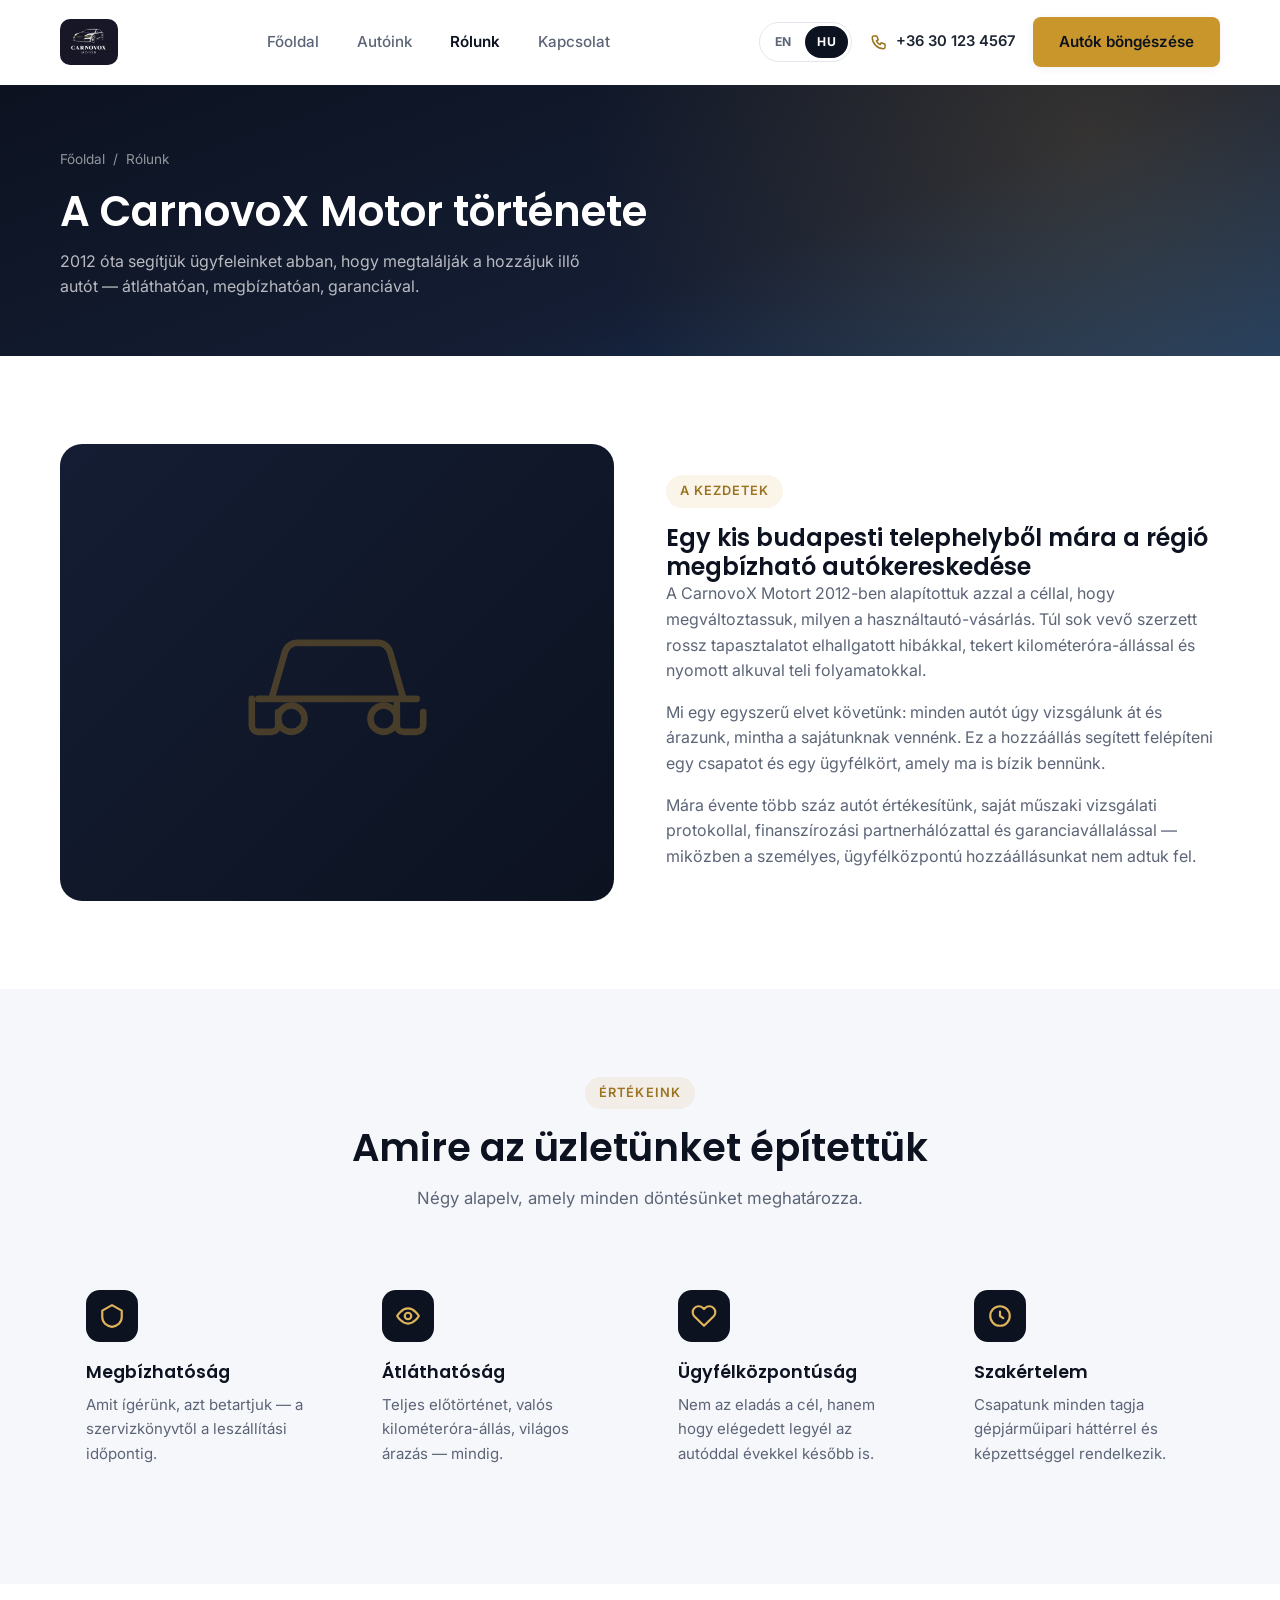
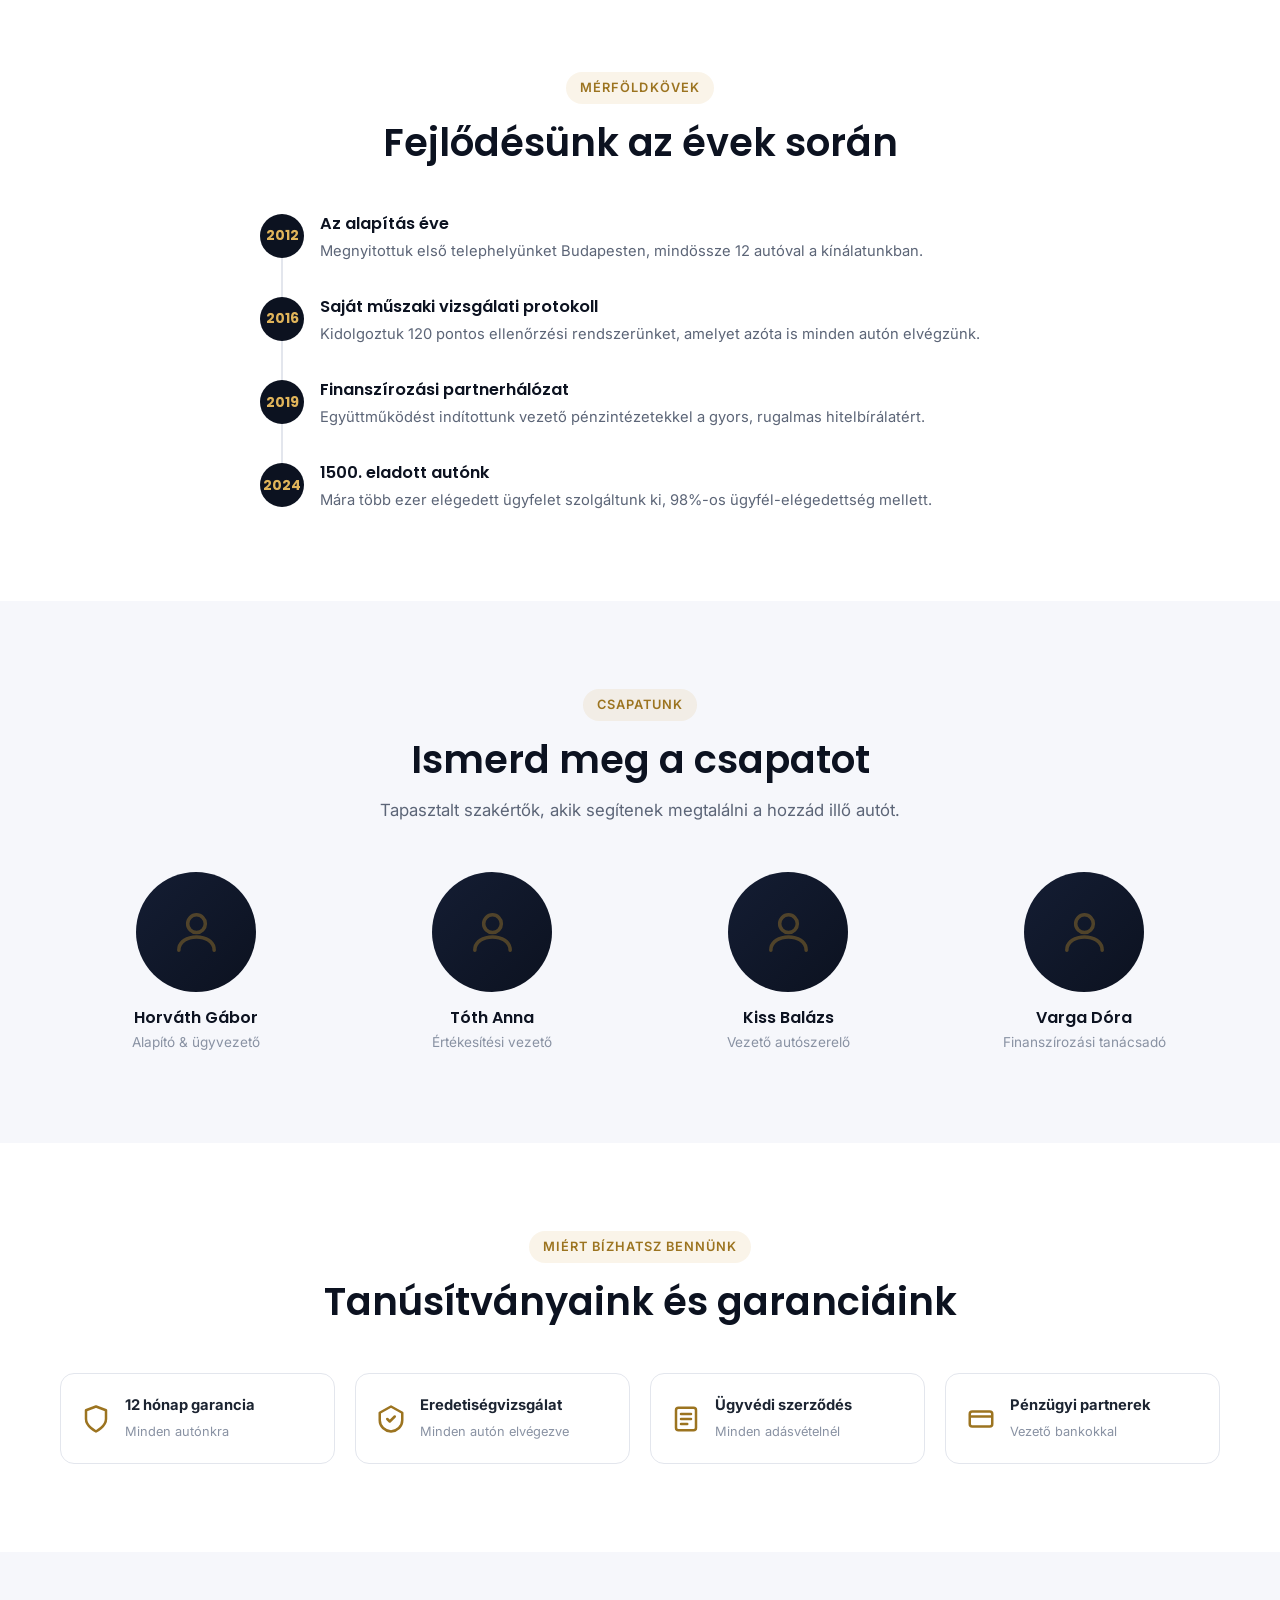
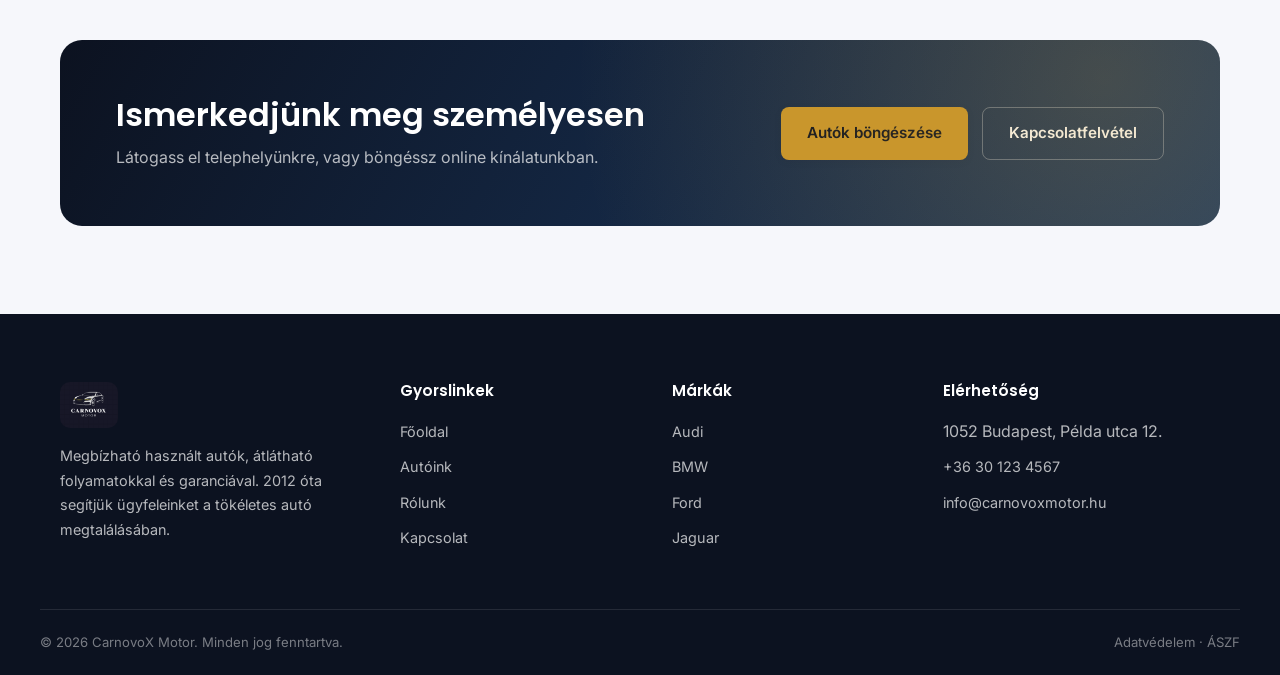
==== about.html @ f398448b "Add initial HTML structure for CarnovoX Motor homepage" ====
<!DOCTYPE html>
<html lang="hu">
<head>
<meta charset="UTF-8">
<meta name="viewport" content="width=device-width, initial-scale=1.0">
<title data-i18n-title="title_about">Rólunk | CarnovoX Motor</title>
<meta name="description" id="metaDesc" data-i18n-content="desc_about" content="Ismerd meg a CarnovoX Motor történetét, csapatát és értékeit.">
<link rel="icon" href="data:image/svg+xml,%3Csvg xmlns='http://www.w3.org/2000/svg' viewBox='0 0 64 64'%3E%3Crect width='64' height='64' rx='14' fill='%230c1220'/%3E%3Cpath d='M8 40h48M12 40l4-14a4 4 0 0 1 4-3h24a4 4 0 0 1 4 3l4 14' stroke='%23c9962c' stroke-width='3' fill='none' stroke-linecap='round' stroke-linejoin='round'/%3E%3Ccircle cx='18' cy='46' r='4' fill='%23c9962c'/%3E%3Ccircle cx='46' cy='46' r='4' fill='%23c9962c'/%3E%3C/svg%3E">
<link rel="preconnect" href="https://fonts.googleapis.com">
<link rel="preconnect" href="https://fonts.gstatic.com" crossorigin>
<link href="https://fonts.googleapis.com/css2?family=Inter:wght@400;500;600;700&family=Poppins:wght@600;700&display=swap" rel="stylesheet">
<link rel="stylesheet" href="assets/css/style.css">
</head>
<body>

<header class="site-header" id="siteHeader">
  <div class="container header-inner">
    <a href="index.html" class="logo">
      <img src="assets/images/logo.png" alt="CarnovoX Motor" class="site-logo-img">
    </a>
    <nav class="main-nav" id="mainNav">
      <a href="index.html" class="nav-link" data-i18n="nav_home">Főoldal</a>
      <a href="cars.html" class="nav-link" data-i18n="nav_cars">Autóink</a>
      <a href="about.html" class="nav-link active" data-i18n="nav_about">Rólunk</a>
      <a href="index.html#contact" class="nav-link" data-i18n="nav_contact">Kapcsolat</a>
    </nav>
    <div class="header-actions">
      <div class="lang-switch" role="group" aria-label="Nyelv / Language">
        <button type="button" class="lang-btn" data-lang="en">EN</button>
        <button type="button" class="lang-btn" data-lang="hu">HU</button>
      </div>
      <a href="tel:+36301234567" data-i18n-href="contact_phone_href" class="header-phone">
        <svg viewBox="0 0 24 24" fill="none" stroke="currentColor" stroke-width="2"><path d="M5 4h4l2 5-2.5 1.5a11 11 0 0 0 5 5L15 13l5 2v4a2 2 0 0 1-2 2c-8 0-15-7-15-15a2 2 0 0 1 2-2Z" stroke-linecap="round" stroke-linejoin="round"/></svg>
        <span data-i18n="contact_phone_display">+36 30 123 4567</span>
      </a>
      <a href="cars.html" class="btn btn-primary" data-i18n="btn_browse_header">Autók böngészése</a>
      <button class="nav-toggle" id="navToggle" data-i18n-aria="aria_menu_toggle" aria-label="Menü megnyitása" aria-expanded="false">
        <span></span><span></span><span></span>
      </button>
    </div>
  </div>
</header>

<main>

  <section class="page-banner">
    <div class="container">
      <div class="breadcrumb"><a href="index.html" data-i18n="breadcrumb_home">Főoldal</a> / <span data-i18n="breadcrumb_about">Rólunk</span></div>
      <h1 data-i18n="page_about_title">A CarnovoX Motor története</h1>
      <p data-i18n="page_about_desc">2012 óta segítjük ügyfeleinket abban, hogy megtalálják a hozzájuk illő autót — átláthatóan, megbízhatóan, garanciával.</p>
    </div>
  </section>

  <!-- STORY -->
  <section>
    <div class="container story-grid">
      <div class="story-media reveal">
        <img src="assets/images/about-story.jpg" alt="CarnovoX Motor telephely" loading="lazy" onerror="this.remove()">
      </div>
      <div class="story-copy reveal">
        <span class="section-tag" data-i18n="story_tag">A kezdetek</span>
        <h2 data-i18n="story_title">Egy kis budapesti telephelyből mára a régió megbízható autókereskedése</h2>
        <p data-i18n="story_p1">A CarnovoX Motort 2012-ben alapítottuk azzal a céllal, hogy megváltoztassuk, milyen a használtautó-vásárlás. Túl sok vevő szerzett rossz tapasztalatot elhallgatott hibákkal, tekert kilométeróra-állással és nyomott alkuval teli folyamatokkal.</p>
        <p data-i18n="story_p2">Mi egy egyszerű elvet követünk: minden autót úgy vizsgálunk át és árazunk, mintha a sajátunknak vennénk. Ez a hozzáállás segített felépíteni egy csapatot és egy ügyfélkört, amely ma is bízik bennünk.</p>
        <p data-i18n="story_p3">Mára évente több száz autót értékesítünk, saját műszaki vizsgálati protokollal, finanszírozási partnerhálózattal és garanciavállalással — miközben a személyes, ügyfélközpontú hozzáállásunkat nem adtuk fel.</p>
      </div>
    </div>
  </section>

  <!-- VALUES -->
  <section class="bg-alt">
    <div class="container">
      <div class="section-head center">
        <span class="section-tag" data-i18n="values_tag">Értékeink</span>
        <h2 data-i18n="values_title">Amire az üzletünket építettük</h2>
        <p data-i18n="values_desc">Négy alapelv, amely minden döntésünket meghatározza.</p>
      </div>
      <div class="values-grid">
        <div class="feature-card reveal">
          <div class="feature-icon"><svg viewBox="0 0 24 24" fill="none" stroke="currentColor" stroke-width="2"><path d="M12 2 3 7v6c0 5 4 8.5 9 9 5-.5 9-4 9-9V7l-9-5Z" stroke-linejoin="round"/></svg></div>
          <h3 data-i18n="value1_title">Megbízhatóság</h3>
          <p data-i18n="value1_desc">Amit ígérünk, azt betartjuk — a szervizkönyvtől a leszállítási időpontig.</p>
        </div>
        <div class="feature-card reveal">
          <div class="feature-icon"><svg viewBox="0 0 24 24" fill="none" stroke="currentColor" stroke-width="2"><circle cx="12" cy="12" r="3"/><path d="M2 12s4-7 10-7 10 7 10 7-4 7-10 7-10-7-10-7Z" stroke-linejoin="round"/></svg></div>
          <h3 data-i18n="value2_title">Átláthatóság</h3>
          <p data-i18n="value2_desc">Teljes előtörténet, valós kilométeróra-állás, világos árazás — mindig.</p>
        </div>
        <div class="feature-card reveal">
          <div class="feature-icon"><svg viewBox="0 0 24 24" fill="none" stroke="currentColor" stroke-width="2"><path d="M20.8 4.6a5.5 5.5 0 0 0-7.8 0L12 5.6l-1-1a5.5 5.5 0 1 0-7.8 7.8l1 1L12 21l7.8-7.6 1-1a5.5 5.5 0 0 0 0-7.8Z" stroke-linejoin="round"/></svg></div>
          <h3 data-i18n="value3_title">Ügyfélközpontúság</h3>
          <p data-i18n="value3_desc">Nem az eladás a cél, hanem hogy elégedett legyél az autóddal évekkel később is.</p>
        </div>
        <div class="feature-card reveal">
          <div class="feature-icon"><svg viewBox="0 0 24 24" fill="none" stroke="currentColor" stroke-width="2"><path d="M12 8v4l3 2" stroke-linecap="round" stroke-linejoin="round"/><circle cx="12" cy="12" r="9"/></svg></div>
          <h3 data-i18n="value4_title">Szakértelem</h3>
          <p data-i18n="value4_desc">Csapatunk minden tagja gépjárműipari háttérrel és képzettséggel rendelkezik.</p>
        </div>
      </div>
    </div>
  </section>

  <!-- TIMELINE -->
  <section>
    <div class="container">
      <div class="section-head center">
        <span class="section-tag" data-i18n="milestones_tag">Mérföldkövek</span>
        <h2 data-i18n="milestones_title">Fejlődésünk az évek során</h2>
      </div>
      <div class="timeline">
        <div class="timeline-item reveal">
          <div class="timeline-dot">2012</div>
          <h3 data-i18n="timeline1_title">Az alapítás éve</h3>
          <p data-i18n="timeline1_desc">Megnyitottuk első telephelyünket Budapesten, mindössze 12 autóval a kínálatunkban.</p>
        </div>
        <div class="timeline-item reveal">
          <div class="timeline-dot">2016</div>
          <h3 data-i18n="timeline2_title">Saját műszaki vizsgálati protokoll</h3>
          <p data-i18n="timeline2_desc">Kidolgoztuk 120 pontos ellenőrzési rendszerünket, amelyet azóta is minden autón elvégzünk.</p>
        </div>
        <div class="timeline-item reveal">
          <div class="timeline-dot">2019</div>
          <h3 data-i18n="timeline3_title">Finanszírozási partnerhálózat</h3>
          <p data-i18n="timeline3_desc">Együttműködést indítottunk vezető pénzintézetekkel a gyors, rugalmas hitelbírálatért.</p>
        </div>
        <div class="timeline-item reveal">
          <div class="timeline-dot">2024</div>
          <h3 data-i18n="timeline4_title">1500. eladott autónk</h3>
          <p data-i18n="timeline4_desc">Mára több ezer elégedett ügyfelet szolgáltunk ki, 98%-os ügyfél-elégedettség mellett.</p>
        </div>
      </div>
    </div>
  </section>

  <!-- TEAM -->
  <section class="bg-alt">
    <div class="container">
      <div class="section-head center">
        <span class="section-tag" data-i18n="team_tag">Csapatunk</span>
        <h2 data-i18n="team_title">Ismerd meg a csapatot</h2>
        <p data-i18n="team_desc">Tapasztalt szakértők, akik segítenek megtalálni a hozzád illő autót.</p>
      </div>
      <div class="team-grid">
        <div class="team-card reveal">
          <div class="team-photo"><img src="assets/images/team-1.jpg" data-i18n-alt="team1_name" alt="Horváth Gábor" loading="lazy" onerror="this.remove()"></div>
          <h3 data-i18n="team1_name">Horváth Gábor</h3>
          <span data-i18n="team1_role">Alapító & ügyvezető</span>
        </div>
        <div class="team-card reveal">
          <div class="team-photo"><img src="assets/images/team-2.jpg" data-i18n-alt="team2_name" alt="Tóth Anna" loading="lazy" onerror="this.remove()"></div>
          <h3 data-i18n="team2_name">Tóth Anna</h3>
          <span data-i18n="team2_role">Értékesítési vezető</span>
        </div>
        <div class="team-card reveal">
          <div class="team-photo"><img src="assets/images/team-3.jpg" data-i18n-alt="team3_name" alt="Kiss Balázs" loading="lazy" onerror="this.remove()"></div>
          <h3 data-i18n="team3_name">Kiss Balázs</h3>
          <span data-i18n="team3_role">Vezető autószerelő</span>
        </div>
        <div class="team-card reveal">
          <div class="team-photo"><img src="assets/images/team-4.jpg" data-i18n-alt="team4_name" alt="Varga Dóra" loading="lazy" onerror="this.remove()"></div>
          <h3 data-i18n="team4_name">Varga Dóra</h3>
          <span data-i18n="team4_role">Finanszírozási tanácsadó</span>
        </div>
      </div>
    </div>
  </section>

  <!-- TRUST BADGES -->
  <section>
    <div class="container">
      <div class="section-head center">
        <span class="section-tag" data-i18n="badges_tag">Miért bízhatsz bennünk</span>
        <h2 data-i18n="badges_title">Tanúsítványaink és garanciáink</h2>
      </div>
      <div class="badges-grid">
        <div class="badge-card reveal">
          <svg viewBox="0 0 24 24" fill="none" stroke="currentColor" stroke-width="2"><path d="M12 22s8-4 8-10V5l-8-3-8 3v7c0 6 8 10 8 10Z" stroke-linejoin="round"/></svg>
          <div><strong data-i18n="badge1_title">12 hónap garancia</strong><span data-i18n="badge1_sub">Minden autónkra</span></div>
        </div>
        <div class="badge-card reveal">
          <svg viewBox="0 0 24 24" fill="none" stroke="currentColor" stroke-width="2"><path d="M12 2 3 7v6c0 5 4 8.5 9 9 5-.5 9-4 9-9V7l-9-5Z" stroke-linejoin="round"/><path d="m9 12 2 2 4-4" stroke-linecap="round" stroke-linejoin="round"/></svg>
          <div><strong data-i18n="badge2_title">Eredetiségvizsgálat</strong><span data-i18n="badge2_sub">Minden autón elvégezve</span></div>
        </div>
        <div class="badge-card reveal">
          <svg viewBox="0 0 24 24" fill="none" stroke="currentColor" stroke-width="2"><rect x="4" y="3" width="16" height="18" rx="2"/><path d="M8 8h8M8 12h8M8 16h5" stroke-linecap="round"/></svg>
          <div><strong data-i18n="badge3_title">Ügyvédi szerződés</strong><span data-i18n="badge3_sub">Minden adásvételnél</span></div>
        </div>
        <div class="badge-card reveal">
          <svg viewBox="0 0 24 24" fill="none" stroke="currentColor" stroke-width="2"><rect x="3" y="6" width="18" height="12" rx="2"/><path d="M3 10h18"/></svg>
          <div><strong data-i18n="badge4_title">Pénzügyi partnerek</strong><span data-i18n="badge4_sub">Vezető bankokkal</span></div>
        </div>
      </div>
    </div>
  </section>

  <!-- CTA -->
  <section class="bg-alt">
    <div class="container">
      <div class="cta-banner reveal">
        <div>
          <h2 data-i18n="cta_about_title">Ismerkedjünk meg személyesen</h2>
          <p data-i18n="cta_about_desc">Látogass el telephelyünkre, vagy böngéssz online kínálatunkban.</p>
        </div>
        <div class="cta-banner-actions">
          <a href="cars.html" class="btn btn-primary" data-i18n="btn_browse_header">Autók böngészése</a>
          <a href="index.html#contact" class="btn btn-outline-light" data-i18n="cta_home_btn2">Kapcsolatfelvétel</a>
        </div>
      </div>
    </div>
  </section>

</main>

<footer class="site-footer">
  <div class="container footer-grid">
    <div class="footer-col">
      <div class="footer-brand-row">
        <img src="assets/images/logo.png" alt="CarnovoX Motor" class="site-logo-img">
      </div>
      <p data-i18n="footer_about">Megbízható használt autók, átlátható folyamatokkal és garanciával.</p>
    </div>
    <div class="footer-col">
      <h4 data-i18n="footer_quicklinks">Gyorslinkek</h4>
      <ul class="footer-links">
        <li><a href="index.html" data-i18n="nav_home">Főoldal</a></li>
        <li><a href="cars.html" data-i18n="nav_cars">Autóink</a></li>
        <li><a href="about.html" data-i18n="nav_about">Rólunk</a></li>
        <li><a href="index.html#contact" data-i18n="nav_contact">Kapcsolat</a></li>
      </ul>
    </div>
    <div class="footer-col">
      <h4 data-i18n="footer_brands">Márkák</h4>
      <ul class="footer-links js-footer-brands"></ul>
    </div>
    <div class="footer-col">
      <h4 data-i18n="footer_contact">Elérhetőség</h4>
      <ul class="footer-links">
        <li data-i18n="contact_address">1052 Budapest, Példa utca 12.</li>
        <li><a href="tel:+36301234567" data-i18n-href="contact_phone_href" data-i18n="contact_phone_display">+36 30 123 4567</a></li>
        <li><a href="mailto:info@carnovoxmotor.hu" data-i18n-href="contact_email_href" data-i18n="contact_email_display">info@carnovoxmotor.hu</a></li>
      </ul>
    </div>
  </div>
  <div class="container footer-bottom">
    <span>&copy; <span id="year"></span> CarnovoX Motor. <span data-i18n="footer_rights">Minden jog fenntartva.</span></span>
    <span><a href="#" data-i18n="footer_privacy">Adatvédelem</a> · <a href="#" data-i18n="footer_terms">ÁSZF</a></span>
  </div>
</footer>

<button class="back-to-top" id="backToTop" aria-label="Vissza a tetejére">
  <svg viewBox="0 0 24 24" fill="none" stroke="currentColor" stroke-width="2"><path d="M12 19V5M5 12l7-7 7 7" stroke-linecap="round" stroke-linejoin="round"/></svg>
</button>

<script src="assets/js/app.js"></script>
</body>
</html>
---- assets/css/style.css ----
/* =========================================================
   CarnovoX Motor — Design System & Layout
   ========================================================= */

:root {
  /* Colors */
  --c-bg: #ffffff;
  --c-bg-alt: #f6f7fb;
  --c-bg-soft: #eef0f5;
  --c-dark: #0c1220;
  --c-dark-2: #141d33;
  --c-dark-3: #1c2842;
  --c-text: #1c2431;
  --c-text-muted: #5c6577;
  --c-text-soft: #8992a3;
  --c-border: #e3e6ed;
  --c-accent: #c9962c;
  --c-accent-light: #e0b45a;
  --c-accent-dark: #9c7420;
  --c-blue: #1b3a63;
  --c-success: #1f9d55;
  --c-white: #ffffff;

  /* Typography */
  --f-heading: "Poppins", "Segoe UI", sans-serif;
  --f-body: "Inter", "Segoe UI", sans-serif;

  /* Spacing / Shape */
  --radius-sm: 8px;
  --radius-md: 14px;
  --radius-lg: 22px;
  --shadow-sm: 0 2px 8px rgba(12, 18, 32, 0.06);
  --shadow-md: 0 12px 28px rgba(12, 18, 32, 0.10);
  --shadow-lg: 0 24px 60px rgba(12, 18, 32, 0.18);
  --container-w: 1200px;
  --transition: 200ms ease;
}

/* ---------- Reset ---------- */
*, *::before, *::after { box-sizing: border-box; }
html { scroll-behavior: smooth; }
body, h1, h2, h3, h4, p, figure, ul, ol { margin: 0; }
ul, ol { padding: 0; list-style: none; }
img { max-width: 100%; display: block; }
a { text-decoration: none; color: inherit; }
button { font: inherit; cursor: pointer; border: none; background: none; }
input, select, textarea { font: inherit; color: inherit; }
svg { display: block; }

body {
  font-family: var(--f-body);
  color: var(--c-text);
  background: var(--c-bg);
  line-height: 1.6;
  -webkit-font-smoothing: antialiased;
}

h1, h2, h3, h4 {
  font-family: var(--f-heading);
  color: var(--c-dark);
  line-height: 1.2;
  font-weight: 600;
}

.container {
  width: 100%;
  max-width: var(--container-w);
  margin: 0 auto;
  padding: 0 20px;
}

.accent { color: var(--c-accent); }

section { padding: 88px 0; }
@media (max-width: 768px) {
  section { padding: 56px 0; }
}

.section-tag {
  display: inline-flex;
  align-items: center;
  gap: 8px;
  font-size: 0.8rem;
  font-weight: 600;
  letter-spacing: 0.08em;
  text-transform: uppercase;
  color: var(--c-accent-dark);
  background: rgba(201, 150, 44, 0.1);
  padding: 6px 14px;
  border-radius: 999px;
  margin-bottom: 16px;
}

.section-head {
  max-width: 640px;
  margin-bottom: 48px;
}
.section-head.center { margin-left: auto; margin-right: auto; text-align: center; }
.section-head h2 { font-size: clamp(1.7rem, 3vw, 2.4rem); margin-bottom: 14px; }
.section-head p { color: var(--c-text-muted); font-size: 1.05rem; }

.section-foot {
  margin-top: 40px;
  display: flex;
  justify-content: center;
}

/* ---------- Buttons ---------- */
.btn {
  display: inline-flex;
  align-items: center;
  justify-content: center;
  gap: 8px;
  padding: 13px 26px;
  border-radius: var(--radius-sm);
  font-weight: 600;
  font-size: 0.95rem;
  transition: transform var(--transition), box-shadow var(--transition), background var(--transition), color var(--transition), border-color var(--transition);
  white-space: nowrap;
}
.btn-primary {
  background: var(--c-accent);
  color: var(--c-dark);
  box-shadow: var(--shadow-sm);
}
.btn-primary:hover { background: var(--c-accent-light); transform: translateY(-2px); box-shadow: var(--shadow-md); }
.btn-dark {
  background: var(--c-dark);
  color: var(--c-white);
}
.btn-dark:hover { background: var(--c-dark-2); transform: translateY(-2px); }
.btn-outline {
  background: transparent;
  border: 1.5px solid var(--c-border);
  color: var(--c-text);
}
.btn-outline:hover { border-color: var(--c-dark); background: var(--c-bg-alt); }
.btn-outline-light {
  background: transparent;
  border: 1.5px solid rgba(255,255,255,0.3);
  color: var(--c-white);
}
.btn-outline-light:hover { background: rgba(255,255,255,0.1); border-color: rgba(255,255,255,0.6); }
.btn-block { width: 100%; }
.btn-sm { padding: 9px 16px; font-size: 0.85rem; }
.btn[disabled] { opacity: 0.5; cursor: not-allowed; }

/* ---------- Header ---------- */
.site-header {
  position: sticky;
  top: 0;
  z-index: 200;
  background: rgba(255, 255, 255, 0.85);
  backdrop-filter: blur(10px);
  border-bottom: 1px solid transparent;
  transition: border-color var(--transition), box-shadow var(--transition), background var(--transition);
}
.site-header.scrolled {
  border-color: var(--c-border);
  box-shadow: var(--shadow-sm);
  background: rgba(255, 255, 255, 0.96);
}
.header-inner {
  display: flex;
  align-items: center;
  justify-content: space-between;
  gap: 24px;
  height: 84px;
}
.logo {
  display: flex;
  align-items: center;
  gap: 10px;
  font-family: var(--f-heading);
  font-weight: 700;
  font-size: 1.25rem;
  color: var(--c-dark);
  flex-shrink: 0;
}
.site-logo-img {
  height: 46px;
  width: auto;
  border-radius: 10px;
  display: block;
  flex-shrink: 0;
}

.main-nav {
  display: flex;
  align-items: center;
  gap: 6px;
}
.nav-link {
  padding: 10px 16px;
  border-radius: var(--radius-sm);
  font-weight: 500;
  font-size: 0.95rem;
  color: var(--c-text-muted);
  transition: color var(--transition), background var(--transition);
}
.nav-link:hover { color: var(--c-dark); background: var(--c-bg-alt); }
.nav-link.active { color: var(--c-dark); font-weight: 600; }

.header-actions { display: flex; align-items: center; gap: 18px; flex-shrink: 0; }
.header-phone {
  display: flex;
  align-items: center;
  gap: 8px;
  font-weight: 600;
  font-size: 0.92rem;
  color: var(--c-text);
}
.header-phone svg { width: 18px; height: 18px; color: var(--c-accent-dark); }

.lang-switch {
  display: flex;
  border: 1px solid var(--c-border);
  border-radius: 999px;
  padding: 3px;
  gap: 2px;
  flex-shrink: 0;
}
.lang-btn {
  padding: 6px 12px;
  border-radius: 999px;
  font-size: 0.76rem;
  font-weight: 700;
  letter-spacing: 0.03em;
  color: var(--c-text-muted);
  transition: background var(--transition), color var(--transition);
}
.lang-btn.active { background: var(--c-dark); color: var(--c-white); }
.lang-btn:not(.active):hover { background: var(--c-bg-alt); color: var(--c-text); }

.nav-toggle {
  display: none;
  flex-direction: column;
  gap: 5px;
  width: 30px;
  padding: 4px;
}
.nav-toggle span {
  height: 2px;
  width: 100%;
  background: var(--c-dark);
  border-radius: 2px;
  transition: transform var(--transition), opacity var(--transition);
}
.nav-toggle.open span:nth-child(1) { transform: translateY(7px) rotate(45deg); }
.nav-toggle.open span:nth-child(2) { opacity: 0; }
.nav-toggle.open span:nth-child(3) { transform: translateY(-7px) rotate(-45deg); }

@media (max-width: 900px) {
  .header-phone { display: none; }
  .nav-toggle { display: flex; }
  .main-nav {
    position: fixed;
    inset: 84px 0 auto 0;
    background: var(--c-white);
    flex-direction: column;
    align-items: stretch;
    padding: 12px;
    box-shadow: var(--shadow-md);
    border-bottom: 1px solid var(--c-border);
    transform: translateY(-8px);
    opacity: 0;
    pointer-events: none;
    transition: transform var(--transition), opacity var(--transition);
  }
  .main-nav.open { transform: translateY(0); opacity: 1; pointer-events: auto; }
  .nav-link { padding: 14px 16px; }
}

/* ---------- Hero ---------- */
.hero {
  position: relative;
  background: linear-gradient(160deg, var(--c-dark) 0%, var(--c-dark-2) 55%, var(--c-blue) 100%);
  color: var(--c-white);
  overflow: hidden;
  padding: 90px 0 70px;
}
.hero::before {
  content: "";
  position: absolute;
  inset: 0;
  background-image:
    radial-gradient(circle at 82% 18%, rgba(201, 150, 44, 0.20), transparent 45%),
    radial-gradient(circle at 15% 85%, rgba(201, 150, 44, 0.12), transparent 40%);
  pointer-events: none;
}
.hero-grid {
  position: relative;
  display: grid;
  grid-template-columns: 1.05fr 0.95fr;
  gap: 48px;
  align-items: center;
}
@media (max-width: 940px) {
  .hero-grid { grid-template-columns: 1fr; }
}
.hero-eyebrow {
  display: inline-flex;
  align-items: center;
  gap: 8px;
  background: rgba(255,255,255,0.08);
  border: 1px solid rgba(255,255,255,0.15);
  padding: 7px 14px;
  border-radius: 999px;
  font-size: 0.82rem;
  font-weight: 600;
  color: var(--c-accent-light);
  margin-bottom: 22px;
}
.hero h1 {
  color: var(--c-white);
  font-size: clamp(2.1rem, 4.4vw, 3.4rem);
  margin-bottom: 20px;
}
.hero p.lead {
  color: rgba(255,255,255,0.72);
  font-size: 1.1rem;
  max-width: 520px;
  margin-bottom: 32px;
}
.hero-cta { display: flex; flex-wrap: wrap; gap: 14px; margin-bottom: 46px; }
.hero-trust { display: flex; flex-wrap: wrap; gap: 26px; }
.hero-trust-item { display: flex; align-items: center; gap: 10px; color: rgba(255,255,255,0.75); font-size: 0.88rem; }
.hero-trust-item svg { width: 20px; height: 20px; color: var(--c-accent-light); flex-shrink: 0; }

.hero-visual {
  position: relative;
  border-radius: var(--radius-lg);
  overflow: hidden;
  aspect-ratio: 4 / 3.1;
  background: linear-gradient(135deg, #1c2842, #0c1220);
  box-shadow: var(--shadow-lg);
}
.hero-visual img { width: 100%; height: 100%; object-fit: cover; position: absolute; inset: 0; }
.hero-visual .ph-icon { opacity: 0.35; }
.hero-visual-badge {
  position: absolute;
  left: 20px;
  bottom: 20px;
  background: rgba(12, 18, 32, 0.72);
  backdrop-filter: blur(6px);
  border: 1px solid rgba(255,255,255,0.15);
  color: var(--c-white);
  padding: 14px 18px;
  border-radius: var(--radius-md);
  display: flex;
  align-items: center;
  gap: 12px;
  z-index: 2;
}
.hero-visual-badge strong { display: block; font-size: 1.1rem; }
.hero-visual-badge span { font-size: 0.78rem; color: rgba(255,255,255,0.65); }

/* ---------- Quick search bar ---------- */
.quick-search {
  position: relative;
  margin-top: -46px;
  z-index: 5;
}
.quick-search-card {
  background: var(--c-white);
  border-radius: var(--radius-lg);
  box-shadow: var(--shadow-lg);
  padding: 22px;
  display: grid;
  grid-template-columns: repeat(4, 1fr) auto;
  gap: 14px;
  align-items: end;
}
@media (max-width: 940px) {
  .quick-search-card { grid-template-columns: 1fr 1fr; }
}
@media (max-width: 560px) {
  .quick-search-card { grid-template-columns: 1fr; }
}
.field-group { display: flex; flex-direction: column; gap: 6px; }
.field-group label {
  font-size: 0.78rem;
  font-weight: 600;
  color: var(--c-text-muted);
  text-transform: uppercase;
  letter-spacing: 0.04em;
}
.field-control {
  padding: 12px 14px;
  border: 1.5px solid var(--c-border);
  border-radius: var(--radius-sm);
  background: var(--c-bg-alt);
  transition: border-color var(--transition), background var(--transition);
  width: 100%;
}
.field-control:focus {
  outline: none;
  border-color: var(--c-accent);
  background: var(--c-white);
}

/* ---------- Stats strip ---------- */
.stats-strip {
  padding: 56px 0;
  border-bottom: 1px solid var(--c-border);
}
.stats-grid {
  display: grid;
  grid-template-columns: repeat(4, 1fr);
  gap: 24px;
  text-align: center;
}
@media (max-width: 768px) { .stats-grid { grid-template-columns: repeat(2, 1fr); } }
.stat-num {
  font-family: var(--f-heading);
  font-size: clamp(1.7rem, 3vw, 2.3rem);
  font-weight: 700;
  color: var(--c-dark);
}
.stat-num .accent { font-family: inherit; }
.stat-label { color: var(--c-text-muted); font-size: 0.92rem; margin-top: 4px; }

/* ---------- Car photo placeholder ---------- */
.car-photo {
  position: relative;
  aspect-ratio: 4 / 3;
  border-radius: var(--radius-md) var(--radius-md) 0 0;
  overflow: hidden;
  background: linear-gradient(135deg, var(--c-dark-2), var(--c-dark));
}
.car-photo::after {
  content: "";
  position: absolute;
  inset: 0;
  background-image: url("data:image/svg+xml,%3Csvg xmlns='http://www.w3.org/2000/svg' viewBox='0 0 64 64' fill='none' stroke='%23c9962c' stroke-width='2'%3E%3Cpath d='M8 40h48M12 40l4-14a4 4 0 0 1 4-3h24a4 4 0 0 1 4 3l4 14M6 40v8a2 2 0 0 0 2 2h4a2 2 0 0 0 2-2v-4M50 40v8a2 2 0 0 0 2 2h4a2 2 0 0 0 2-2v-4' stroke-linecap='round' stroke-linejoin='round'/%3E%3Ccircle cx='18' cy='46' r='4'/%3E%3Ccircle cx='46' cy='46' r='4'/%3E%3C/svg%3E");
  background-repeat: no-repeat;
  background-position: center;
  background-size: 42%;
  opacity: 0.32;
}
.car-photo img {
  position: absolute;
  inset: 0;
  width: 100%;
  height: 100%;
  object-fit: cover;
  z-index: 1;
}
.car-photo-badge {
  position: absolute;
  top: 12px;
  left: 12px;
  z-index: 2;
  background: var(--c-accent);
  color: var(--c-dark);
  font-size: 0.72rem;
  font-weight: 700;
  text-transform: uppercase;
  letter-spacing: 0.03em;
  padding: 5px 11px;
  border-radius: 999px;
}
.car-photo-badge.alt { background: var(--c-dark); color: var(--c-white); }
.car-photo-fav {
  position: absolute;
  top: 12px;
  right: 12px;
  z-index: 2;
  width: 34px;
  height: 34px;
  border-radius: 50%;
  background: rgba(255,255,255,0.9);
  display: flex;
  align-items: center;
  justify-content: center;
}
.car-photo-fav svg { width: 17px; height: 17px; color: var(--c-dark); }

/* ---------- Car cards / grid ---------- */
.cars-grid {
  display: grid;
  grid-template-columns: repeat(3, 1fr);
  gap: 26px;
}
@media (max-width: 980px) { .cars-grid { grid-template-columns: repeat(2, 1fr); } }
@media (max-width: 640px) { .cars-grid { grid-template-columns: 1fr; } }

.car-card {
  background: var(--c-white);
  border: 1px solid var(--c-border);
  border-radius: var(--radius-md);
  overflow: hidden;
  transition: transform var(--transition), box-shadow var(--transition), border-color var(--transition);
  display: flex;
  flex-direction: column;
}
.car-card:hover { transform: translateY(-6px); box-shadow: var(--shadow-md); border-color: transparent; }

.car-card-body { padding: 20px; display: flex; flex-direction: column; gap: 12px; flex: 1; }
.car-card-top { display: flex; align-items: flex-start; justify-content: space-between; gap: 10px; }
.car-card-top h3 { font-size: 1.08rem; }
.car-card-top .car-year { color: var(--c-text-soft); font-size: 0.85rem; font-weight: 500; }
.car-price { font-family: var(--f-heading); font-weight: 700; font-size: 1.15rem; color: var(--c-dark); white-space: nowrap; }
.car-price small { display: block; font-family: var(--f-body); font-weight: 500; font-size: 0.7rem; color: var(--c-text-soft); }

.car-specs {
  display: grid;
  grid-template-columns: repeat(2, 1fr);
  gap: 8px 14px;
  padding: 12px 0;
  border-top: 1px solid var(--c-border);
  border-bottom: 1px solid var(--c-border);
}
.car-spec { display: flex; align-items: center; gap: 8px; font-size: 0.85rem; color: var(--c-text-muted); }
.car-spec svg { width: 16px; height: 16px; color: var(--c-accent-dark); flex-shrink: 0; }

.car-card-foot { display: flex; gap: 10px; margin-top: auto; }
.car-card-foot .btn { flex: 1; }

/* ---------- Feature / value cards ---------- */
.features-grid {
  display: grid;
  grid-template-columns: repeat(4, 1fr);
  gap: 24px;
}
@media (max-width: 980px) { .features-grid { grid-template-columns: repeat(2, 1fr); } }
@media (max-width: 560px) { .features-grid { grid-template-columns: 1fr; } }

.feature-card {
  background: var(--c-bg-alt);
  border-radius: var(--radius-md);
  padding: 30px 26px;
  transition: transform var(--transition), box-shadow var(--transition), background var(--transition);
}
.feature-card:hover { transform: translateY(-4px); box-shadow: var(--shadow-md); background: var(--c-white); }
.feature-icon {
  width: 52px;
  height: 52px;
  border-radius: 14px;
  background: var(--c-dark);
  display: flex;
  align-items: center;
  justify-content: center;
  margin-bottom: 20px;
}
.feature-icon svg { width: 26px; height: 26px; color: var(--c-accent-light); }
.feature-card h3 { font-size: 1.1rem; margin-bottom: 10px; }
.feature-card p { color: var(--c-text-muted); font-size: 0.94rem; }

/* ---------- Steps / How it works ---------- */
.steps-grid {
  display: grid;
  grid-template-columns: repeat(4, 1fr);
  gap: 24px;
  position: relative;
}
@media (max-width: 980px) { .steps-grid { grid-template-columns: repeat(2, 1fr); } }
@media (max-width: 560px) { .steps-grid { grid-template-columns: 1fr; } }
.step-card { text-align: center; padding: 10px; }
.step-num {
  width: 54px;
  height: 54px;
  border-radius: 50%;
  border: 2px solid var(--c-accent);
  color: var(--c-dark);
  font-family: var(--f-heading);
  font-weight: 700;
  font-size: 1.2rem;
  display: flex;
  align-items: center;
  justify-content: center;
  margin: 0 auto 18px;
}
.step-card h3 { font-size: 1.02rem; margin-bottom: 8px; }
.step-card p { color: var(--c-text-muted); font-size: 0.9rem; }

/* ---------- Testimonials ---------- */
.testimonial-grid {
  display: grid;
  grid-template-columns: repeat(3, 1fr);
  gap: 24px;
}
@media (max-width: 900px) { .testimonial-grid { grid-template-columns: 1fr; } }
.testimonial-card {
  background: var(--c-white);
  border: 1px solid var(--c-border);
  border-radius: var(--radius-md);
  padding: 28px;
  display: flex;
  flex-direction: column;
  gap: 16px;
}
.stars { display: flex; gap: 3px; color: var(--c-accent); }
.stars svg { width: 16px; height: 16px; }
.testimonial-card p.quote { color: var(--c-text); font-size: 0.98rem; }
.testimonial-person { display: flex; align-items: center; gap: 12px; margin-top: auto; }
.testimonial-avatar {
  width: 44px;
  height: 44px;
  border-radius: 50%;
  background: var(--c-dark);
  color: var(--c-accent-light);
  display: flex;
  align-items: center;
  justify-content: center;
  font-weight: 700;
  font-family: var(--f-heading);
  flex-shrink: 0;
}
.testimonial-person strong { display: block; font-size: 0.92rem; }
.testimonial-person span { font-size: 0.8rem; color: var(--c-text-soft); }

/* ---------- CTA banner ---------- */
.cta-banner {
  background: linear-gradient(120deg, var(--c-dark) 0%, var(--c-blue) 100%);
  border-radius: var(--radius-lg);
  padding: 56px;
  color: var(--c-white);
  display: flex;
  align-items: center;
  justify-content: space-between;
  gap: 30px;
  flex-wrap: wrap;
  position: relative;
  overflow: hidden;
}
.cta-banner::after {
  content: "";
  position: absolute;
  inset: 0;
  background: radial-gradient(circle at 90% 20%, rgba(201,150,44,0.25), transparent 50%);
}
.cta-banner > * { position: relative; }
.cta-banner h2 { color: var(--c-white); font-size: clamp(1.4rem, 2.6vw, 2rem); margin-bottom: 10px; }
.cta-banner p { color: rgba(255,255,255,0.7); }
.cta-banner-actions { display: flex; gap: 14px; flex-wrap: wrap; }
@media (max-width: 768px) { .cta-banner { padding: 38px 26px; } }

/* ---------- Contact ---------- */
.contact-grid {
  display: grid;
  grid-template-columns: 0.85fr 1.15fr;
  gap: 44px;
  align-items: flex-start;
}
@media (max-width: 900px) { .contact-grid { grid-template-columns: 1fr; } }

.contact-info-card {
  background: var(--c-dark);
  color: var(--c-white);
  border-radius: var(--radius-lg);
  padding: 34px;
}
.contact-info-item {
  display: flex;
  gap: 14px;
  padding: 16px 0;
  border-bottom: 1px solid rgba(255,255,255,0.12);
}
.contact-info-item:last-of-type { border-bottom: none; }
.contact-info-item svg { width: 20px; height: 20px; color: var(--c-accent-light); flex-shrink: 0; margin-top: 2px; }
.contact-info-item strong { display: block; margin-bottom: 3px; font-size: 0.95rem; }
.contact-info-item span { color: rgba(255,255,255,0.65); font-size: 0.88rem; }

.map-placeholder {
  position: relative;
  margin-top: 22px;
  border-radius: var(--radius-md);
  height: 170px;
  background:
    radial-gradient(circle at 50% 42%, rgba(201,150,44,0.10), transparent 55%),
    repeating-linear-gradient(0deg, rgba(255,255,255,0.05) 0 1px, transparent 1px 26px),
    repeating-linear-gradient(90deg, rgba(255,255,255,0.05) 0 1px, transparent 1px 26px);
  display: flex;
  flex-direction: column;
  align-items: center;
  justify-content: center;
  gap: 4px;
  text-align: center;
  overflow: hidden;
  border: 1px solid rgba(255,255,255,0.12);
}
.map-pin-wrap {
  position: relative;
  width: 34px;
  height: 34px;
  margin-bottom: 8px;
  display: flex;
  align-items: center;
  justify-content: center;
}
.map-pin-wrap::before {
  content: "";
  position: absolute;
  inset: 0;
  border-radius: 50%;
  background: rgba(201, 150, 44, 0.25);
  animation: map-pulse 2.4s ease-out infinite;
}
.map-pin-wrap svg { width: 26px; height: 26px; color: var(--c-accent-light); position: relative; z-index: 1; }
@keyframes map-pulse {
  0% { transform: scale(0.6); opacity: 0.8; }
  100% { transform: scale(2.1); opacity: 0; }
}
.map-placeholder strong { color: var(--c-white); font-size: 0.94rem; }
.map-placeholder span { color: rgba(255,255,255,0.65); font-size: 0.8rem; }

.social-row { display: flex; gap: 10px; margin-top: 24px; }
.social-btn {
  width: 38px;
  height: 38px;
  border-radius: 10px;
  background: rgba(255,255,255,0.08);
  display: flex;
  align-items: center;
  justify-content: center;
  transition: background var(--transition);
}
.social-btn:hover { background: var(--c-accent); }
.social-btn svg { width: 17px; height: 17px; color: var(--c-white); }

.form-card {
  background: var(--c-white);
  border: 1px solid var(--c-border);
  border-radius: var(--radius-lg);
  padding: 34px;
  box-shadow: var(--shadow-sm);
}
.form-row { display: grid; grid-template-columns: 1fr 1fr; gap: 16px; }
@media (max-width: 560px) { .form-row { grid-template-columns: 1fr; } }
.form-note { font-size: 0.8rem; color: var(--c-text-soft); margin-top: 12px; }
.form-success {
  display: none;
  align-items: center;
  gap: 12px;
  background: rgba(31, 157, 85, 0.1);
  color: var(--c-success);
  border: 1px solid rgba(31, 157, 85, 0.25);
  padding: 14px 18px;
  border-radius: var(--radius-sm);
  font-size: 0.92rem;
  font-weight: 500;
  margin-bottom: 18px;
}
.form-success.visible { display: flex; }
.form-success svg { width: 20px; height: 20px; flex-shrink: 0; }

/* ---------- Footer ---------- */
.site-footer { background: var(--c-dark); color: rgba(255,255,255,0.7); padding-top: 68px; }
.footer-grid {
  display: grid;
  grid-template-columns: 1.3fr 1fr 1fr 1.2fr;
  gap: 40px;
  padding-bottom: 48px;
  border-bottom: 1px solid rgba(255,255,255,0.1);
}
@media (max-width: 900px) { .footer-grid { grid-template-columns: 1fr 1fr; } }
@media (max-width: 560px) { .footer-grid { grid-template-columns: 1fr; } }
.footer-col h4 { color: var(--c-white); font-size: 0.95rem; margin-bottom: 18px; }
.footer-col p { font-size: 0.9rem; line-height: 1.7; }
.footer-links li { margin-bottom: 10px; }
.footer-links a { font-size: 0.9rem; transition: color var(--transition); }
.footer-links a:hover { color: var(--c-accent-light); }
.footer-brand-row { display: flex; align-items: center; gap: 10px; margin-bottom: 16px; }
.footer-bottom {
  display: flex;
  justify-content: space-between;
  align-items: center;
  flex-wrap: wrap;
  gap: 10px;
  padding: 22px 0;
  font-size: 0.82rem;
  color: rgba(255,255,255,0.45);
}
.footer-bottom a { color: rgba(255,255,255,0.45); }
.footer-bottom a:hover { color: var(--c-accent-light); }

/* ---------- Page banner (cars.html / about.html) ---------- */
.page-banner {
  background: linear-gradient(160deg, var(--c-dark) 0%, var(--c-dark-2) 60%, var(--c-blue) 100%);
  color: var(--c-white);
  padding: 64px 0 56px;
  position: relative;
  overflow: hidden;
}
.page-banner::before {
  content: "";
  position: absolute;
  inset: 0;
  background-image: radial-gradient(circle at 85% 20%, rgba(201,150,44,0.18), transparent 45%);
}
.page-banner > * { position: relative; }
.breadcrumb { display: flex; gap: 8px; align-items: center; font-size: 0.85rem; color: rgba(255,255,255,0.55); margin-bottom: 16px; }
.breadcrumb a:hover { color: var(--c-accent-light); }
.page-banner h1 { color: var(--c-white); font-size: clamp(1.8rem, 3.6vw, 2.6rem); margin-bottom: 12px; }
.page-banner p { color: rgba(255,255,255,0.7); max-width: 560px; }

/* ---------- Filter toolbar (cars.html) ---------- */
.filter-toolbar {
  background: var(--c-white);
  border: 1px solid var(--c-border);
  border-radius: var(--radius-lg);
  padding: 22px;
  margin-top: -34px;
  position: relative;
  z-index: 5;
  box-shadow: var(--shadow-md);
  display: grid;
  grid-template-columns: 1.3fr repeat(4, 1fr) auto;
  gap: 14px;
  align-items: end;
}
@media (max-width: 1100px) { .filter-toolbar { grid-template-columns: 1fr 1fr 1fr; } }
@media (max-width: 640px) { .filter-toolbar { grid-template-columns: 1fr; } }

.results-bar {
  display: flex;
  align-items: center;
  justify-content: space-between;
  margin: 40px 0 26px;
  flex-wrap: wrap;
  gap: 14px;
}
.results-count { color: var(--c-text-muted); font-size: 0.95rem; }
.results-count strong { color: var(--c-dark); }
.sort-inline { display: flex; align-items: center; gap: 10px; }
.sort-inline label { font-size: 0.85rem; color: var(--c-text-muted); }

.empty-state {
  text-align: center;
  padding: 70px 20px;
  color: var(--c-text-muted);
  display: none;
}
.empty-state.visible { display: block; }
.empty-state svg { width: 46px; height: 46px; color: var(--c-text-soft); margin: 0 auto 16px; }

.load-more-wrap { display: flex; justify-content: center; margin-top: 40px; }

/* ---------- Values / timeline / team (about.html) ---------- */
.story-grid {
  display: grid;
  grid-template-columns: 1fr 1fr;
  gap: 52px;
  align-items: center;
}
@media (max-width: 900px) { .story-grid { grid-template-columns: 1fr; } }
.story-media {
  position: relative;
  aspect-ratio: 4 / 3.3;
  border-radius: var(--radius-lg);
  overflow: hidden;
  background: linear-gradient(135deg, var(--c-dark-2), var(--c-dark));
}
.story-media::after {
  content: "";
  position: absolute;
  inset: 0;
  background-image: url("data:image/svg+xml,%3Csvg xmlns='http://www.w3.org/2000/svg' viewBox='0 0 64 64' fill='none' stroke='%23c9962c' stroke-width='2'%3E%3Cpath d='M8 40h48M12 40l4-14a4 4 0 0 1 4-3h24a4 4 0 0 1 4 3l4 14M6 40v8a2 2 0 0 0 2 2h4a2 2 0 0 0 2-2v-4M50 40v8a2 2 0 0 0 2 2h4a2 2 0 0 0 2-2v-4' stroke-linecap='round' stroke-linejoin='round'/%3E%3Ccircle cx='18' cy='46' r='4'/%3E%3Ccircle cx='46' cy='46' r='4'/%3E%3C/svg%3E");
  background-repeat: no-repeat;
  background-position: center;
  background-size: 38%;
  opacity: 0.3;
}
.story-media img { position: absolute; inset: 0; width: 100%; height: 100%; object-fit: cover; z-index: 1; }
.story-copy p { color: var(--c-text-muted); margin-bottom: 16px; }
.story-copy p:last-child { margin-bottom: 0; }

.values-grid {
  display: grid;
  grid-template-columns: repeat(4, 1fr);
  gap: 24px;
}
@media (max-width: 980px) { .values-grid { grid-template-columns: repeat(2, 1fr); } }
@media (max-width: 560px) { .values-grid { grid-template-columns: 1fr; } }

.timeline { position: relative; max-width: 760px; margin: 0 auto; }
.timeline::before {
  content: "";
  position: absolute;
  left: 21px;
  top: 6px;
  bottom: 6px;
  width: 2px;
  background: var(--c-border);
}
.timeline-item { position: relative; padding-left: 60px; margin-bottom: 34px; }
.timeline-item:last-child { margin-bottom: 0; }
.timeline-dot {
  position: absolute;
  left: 0;
  top: 0;
  width: 44px;
  height: 44px;
  border-radius: 50%;
  background: var(--c-dark);
  color: var(--c-accent-light);
  font-family: var(--f-heading);
  font-weight: 700;
  font-size: 0.85rem;
  display: flex;
  align-items: center;
  justify-content: center;
  z-index: 1;
}
.timeline-item h3 { font-size: 1.02rem; margin-bottom: 6px; }
.timeline-item p { color: var(--c-text-muted); font-size: 0.92rem; }

.team-grid {
  display: grid;
  grid-template-columns: repeat(4, 1fr);
  gap: 24px;
}
@media (max-width: 980px) { .team-grid { grid-template-columns: repeat(2, 1fr); } }
@media (max-width: 560px) { .team-grid { grid-template-columns: 1fr; } }
.team-card { text-align: center; }
.team-photo {
  position: relative;
  aspect-ratio: 1 / 1;
  border-radius: 50%;
  overflow: hidden;
  width: 120px;
  margin: 0 auto 16px;
  background: linear-gradient(135deg, var(--c-dark-2), var(--c-dark));
}
.team-photo::after {
  content: "";
  position: absolute;
  inset: 0;
  background-image: url("data:image/svg+xml,%3Csvg xmlns='http://www.w3.org/2000/svg' viewBox='0 0 24 24' fill='none' stroke='%23c9962c' stroke-width='1.6'%3E%3Ccircle cx='12' cy='8' r='4'/%3E%3Cpath d='M4 20c0-4 4-6 8-6s8 2 8 6' stroke-linecap='round'/%3E%3C/svg%3E");
  background-repeat: no-repeat;
  background-position: center;
  background-size: 44%;
  opacity: 0.35;
}
.team-photo img { position: absolute; inset: 0; width: 100%; height: 100%; object-fit: cover; z-index: 1; }
.team-card h3 { font-size: 1rem; margin-bottom: 2px; }
.team-card span { color: var(--c-text-soft); font-size: 0.85rem; }

.badges-grid {
  display: grid;
  grid-template-columns: repeat(4, 1fr);
  gap: 20px;
}
@media (max-width: 900px) { .badges-grid { grid-template-columns: repeat(2, 1fr); } }
@media (max-width: 560px) { .badges-grid { grid-template-columns: 1fr; } }
.badge-card {
  display: flex;
  align-items: center;
  gap: 14px;
  padding: 20px;
  border: 1px solid var(--c-border);
  border-radius: var(--radius-md);
}
.badge-card svg { width: 30px; height: 30px; color: var(--c-accent-dark); flex-shrink: 0; }
.badge-card strong { display: block; font-size: 0.92rem; }
.badge-card span { font-size: 0.8rem; color: var(--c-text-soft); }

.bg-alt { background: var(--c-bg-alt); }

/* ---------- Car details modal ---------- */
.car-modal-overlay {
  position: fixed;
  inset: 0;
  background: rgba(8, 11, 20, 0.72);
  backdrop-filter: blur(4px);
  display: flex;
  align-items: center;
  justify-content: center;
  padding: 20px;
  z-index: 300;
  opacity: 0;
  pointer-events: none;
  transition: opacity 200ms ease;
}
.car-modal-overlay.open { opacity: 1; pointer-events: auto; }
.car-modal {
  background: var(--c-white);
  border-radius: var(--radius-lg);
  max-width: 880px;
  width: 100%;
  max-height: 88vh;
  overflow-y: auto;
  display: grid;
  grid-template-columns: 1fr 1fr;
  box-shadow: var(--shadow-lg);
  position: relative;
}
@media (max-width: 760px) {
  .car-modal { grid-template-columns: 1fr; }
}
.car-modal-close {
  position: absolute;
  top: 14px;
  right: 14px;
  width: 36px;
  height: 36px;
  border-radius: 50%;
  background: rgba(12, 18, 32, 0.08);
  color: var(--c-dark);
  display: flex;
  align-items: center;
  justify-content: center;
  z-index: 2;
  transition: background var(--transition);
}
.car-modal-close svg { width: 17px; height: 17px; }
.car-modal-close:hover { background: rgba(12, 18, 32, 0.16); }
.car-modal-photo {
  position: relative;
  min-height: 260px;
  background: linear-gradient(135deg, var(--c-dark-2), var(--c-dark));
}
.car-modal-photo::after {
  content: "";
  position: absolute;
  inset: 0;
  background-image: url("data:image/svg+xml,%3Csvg xmlns='http://www.w3.org/2000/svg' viewBox='0 0 64 64' fill='none' stroke='%23c9962c' stroke-width='2'%3E%3Cpath d='M8 40h48M12 40l4-14a4 4 0 0 1 4-3h24a4 4 0 0 1 4 3l4 14' stroke-linecap='round' stroke-linejoin='round'/%3E%3Ccircle cx='18' cy='46' r='4'/%3E%3Ccircle cx='46' cy='46' r='4'/%3E%3C/svg%3E");
  background-repeat: no-repeat;
  background-position: center;
  background-size: 40%;
  opacity: 0.3;
}
.car-modal-photo img { position: absolute; inset: 0; width: 100%; height: 100%; object-fit: cover; z-index: 1; }
.car-modal-photo .car-photo-badge { position: absolute; top: 14px; left: 14px; z-index: 2; }
.car-modal-body { padding: 34px; display: flex; flex-direction: column; gap: 6px; }
.car-modal-body h3 { font-size: 1.35rem; }
.car-modal-body .car-year { color: var(--c-text-soft); font-size: 0.88rem; margin-bottom: 6px; }
.car-modal-price {
  font-family: var(--f-heading);
  font-weight: 700;
  font-size: 1.3rem;
  color: var(--c-dark);
  margin: 6px 0 4px;
}
.car-modal-price small {
  display: block;
  font-family: var(--f-body);
  font-weight: 500;
  font-size: 0.78rem;
  color: var(--c-text-soft);
}
.car-modal-specs {
  display: grid;
  grid-template-columns: 1fr 1fr;
  gap: 14px 18px;
  padding: 16px 0;
  border-top: 1px solid var(--c-border);
  border-bottom: 1px solid var(--c-border);
  margin: 8px 0;
}
.car-modal-spec span {
  display: block;
  font-size: 0.7rem;
  font-weight: 600;
  text-transform: uppercase;
  letter-spacing: 0.04em;
  color: var(--c-text-soft);
  margin-bottom: 3px;
}
.car-modal-spec strong { font-size: 0.92rem; color: var(--c-text); font-weight: 600; }
.car-modal-desc { color: var(--c-text-muted); font-size: 0.94rem; line-height: 1.7; }
.car-modal-actions { display: flex; gap: 12px; margin-top: auto; padding-top: 10px; flex-wrap: wrap; }

/* ---------- Scroll reveal ---------- */
.reveal { opacity: 0; transform: translateY(18px); transition: opacity 0.6s ease, transform 0.6s ease; }
.reveal.in-view { opacity: 1; transform: translateY(0); }

/* ---------- Back to top ---------- */
.back-to-top {
  position: fixed;
  right: 22px;
  bottom: 22px;
  width: 46px;
  height: 46px;
  border-radius: 50%;
  background: var(--c-dark);
  color: var(--c-white);
  display: flex;
  align-items: center;
  justify-content: center;
  box-shadow: var(--shadow-md);
  opacity: 0;
  pointer-events: none;
  transform: translateY(10px);
  transition: opacity var(--transition), transform var(--transition), background var(--transition);
  z-index: 150;
}
.back-to-top.visible { opacity: 1; pointer-events: auto; transform: translateY(0); }
.back-to-top:hover { background: var(--c-accent-dark); }
.back-to-top svg { width: 20px; height: 20px; }
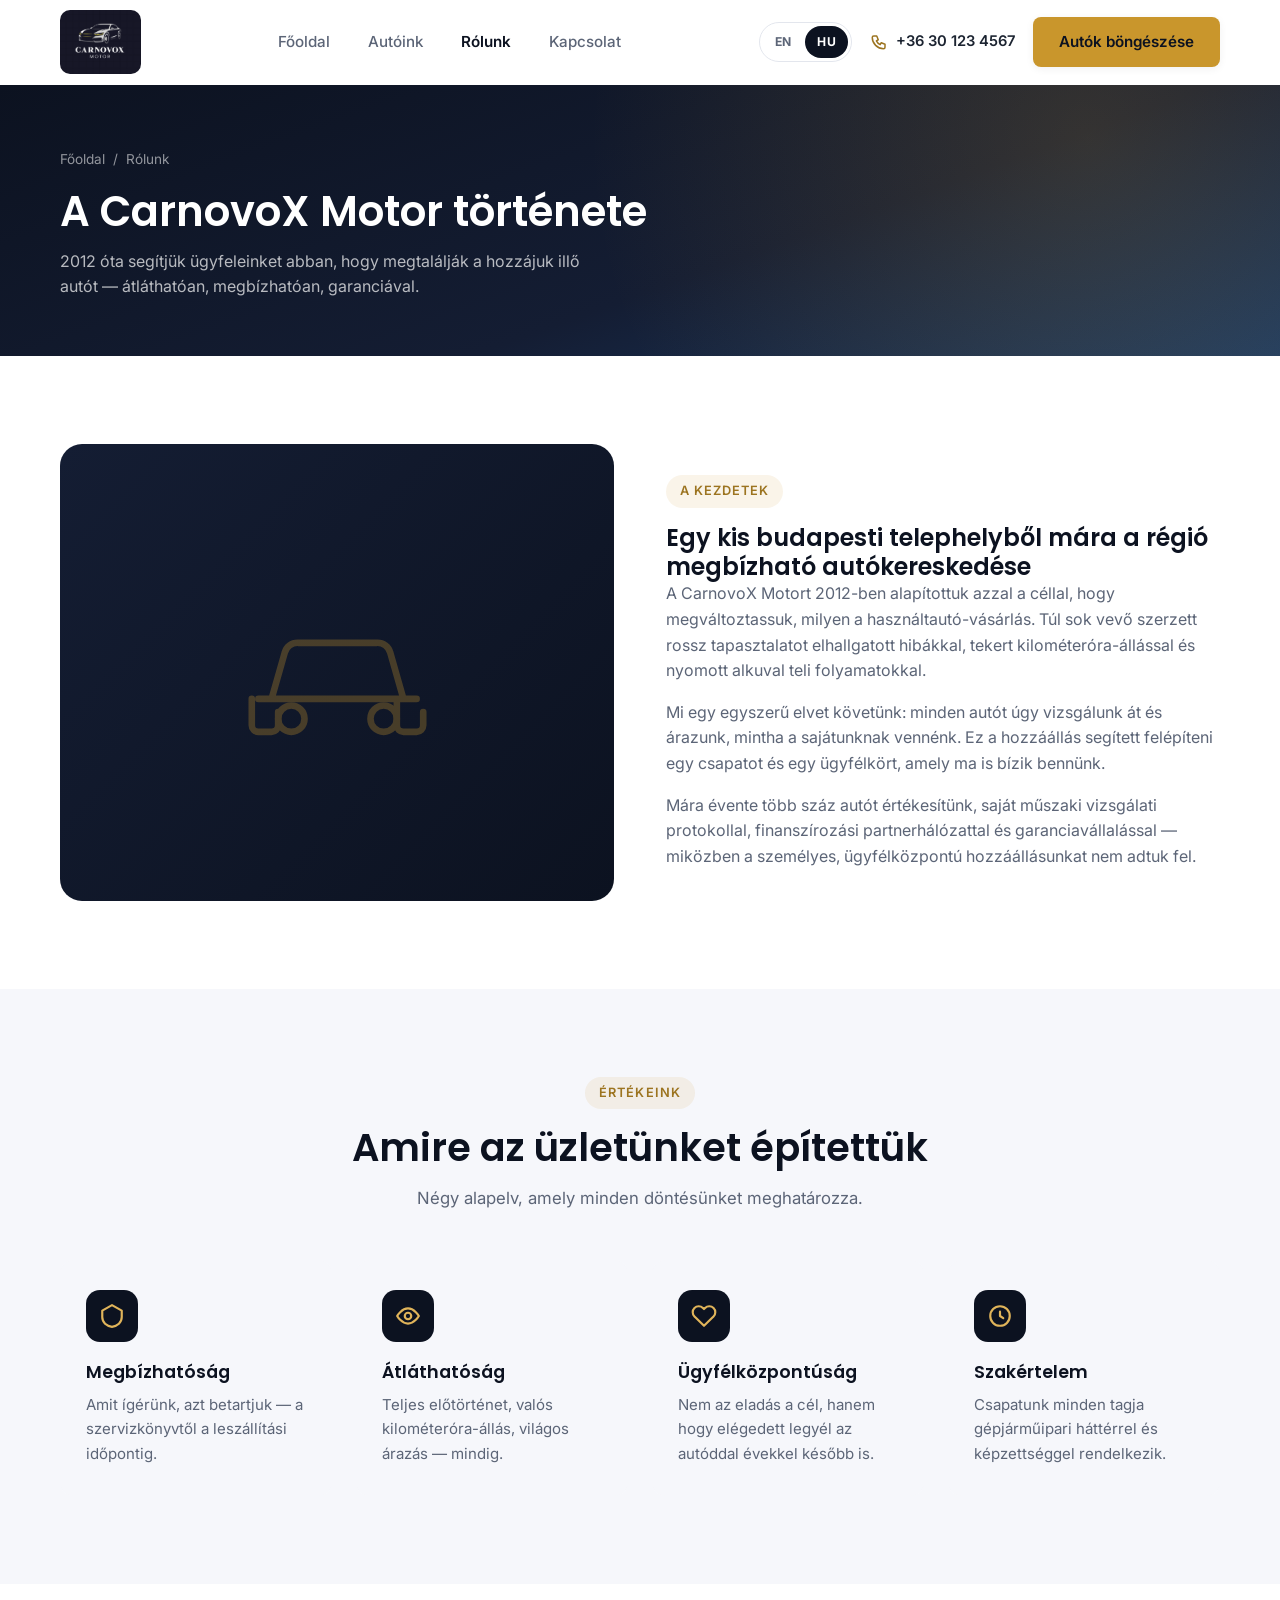
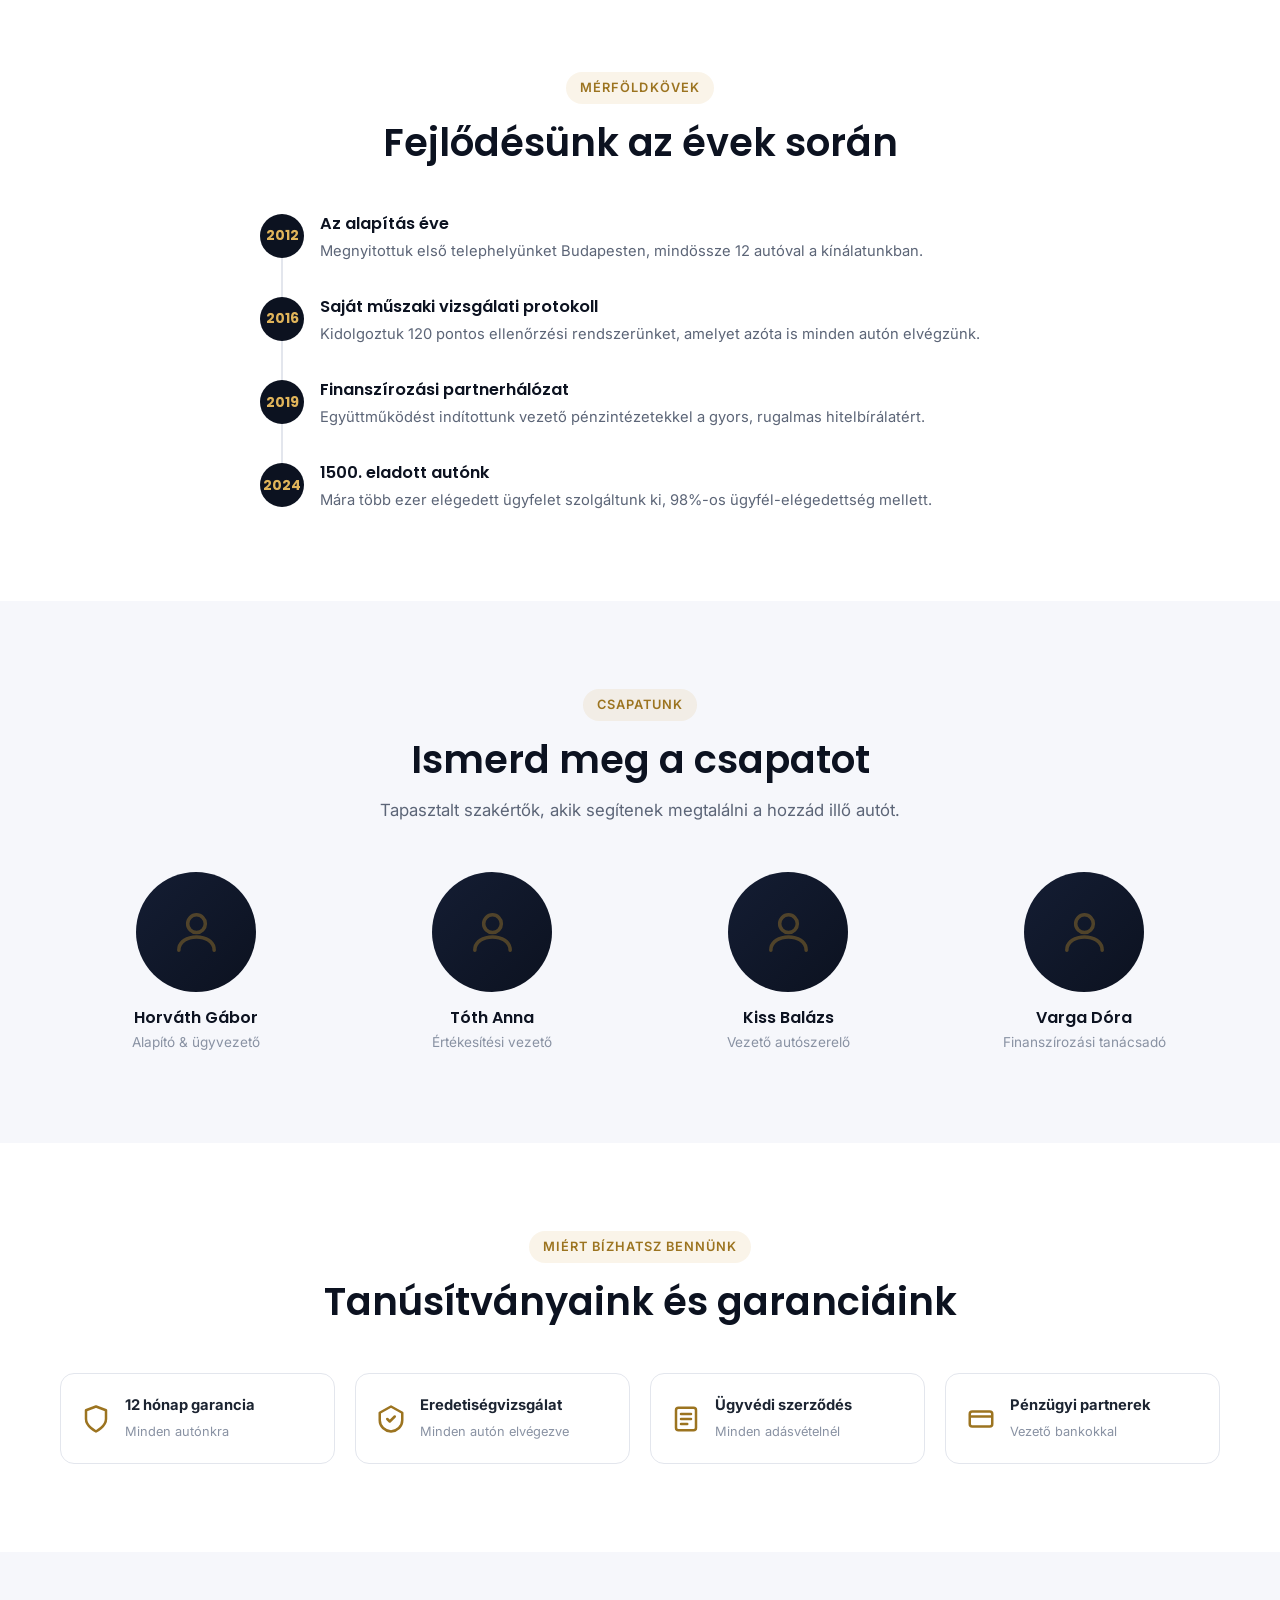
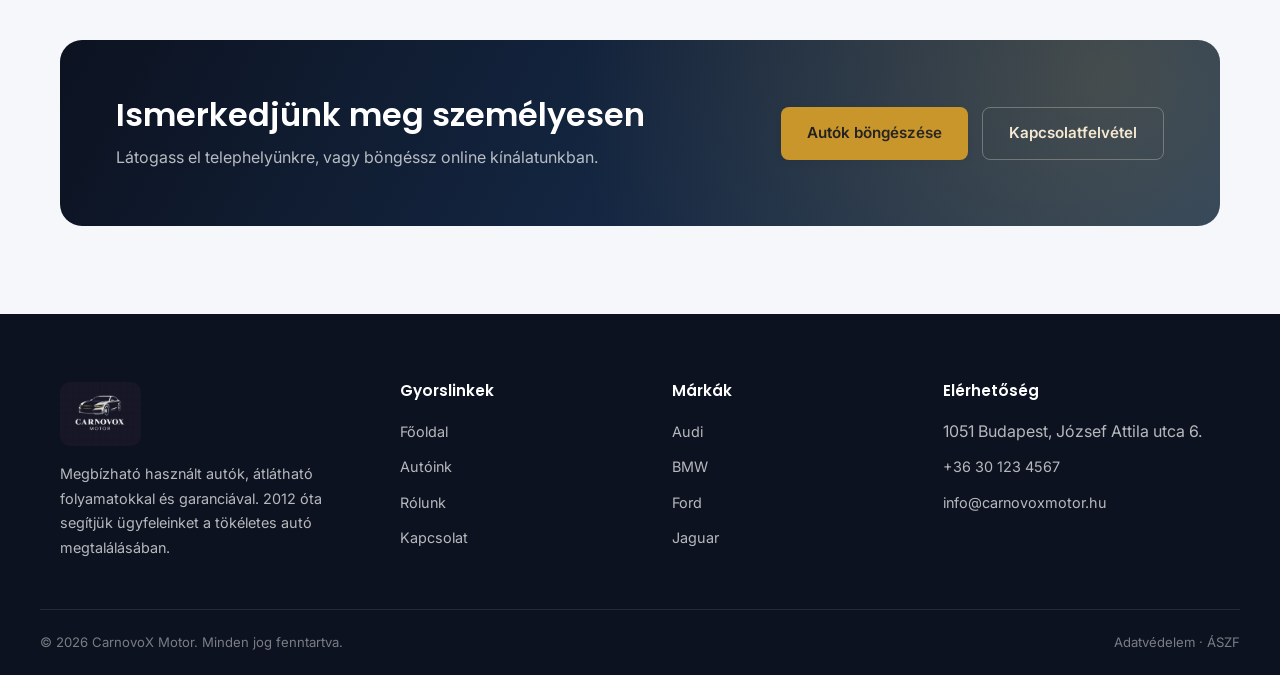
==== commit 844986dc: "Update contact address to József Attila utca 6 in multiple files" ====
--- a/about.html
+++ b/about.html
@@ -235,7 +235,7 @@
     <div class="footer-col">
       <h4 data-i18n="footer_contact">Elérhetőség</h4>
       <ul class="footer-links">
-        <li data-i18n="contact_address">1052 Budapest, Példa utca 12.</li>
+        <li data-i18n="contact_address">1051 Budapest, József Attila utca 6.</li>
         <li><a href="tel:+36301234567" data-i18n-href="contact_phone_href" data-i18n="contact_phone_display">+36 30 123 4567</a></li>
         <li><a href="mailto:info@carnovoxmotor.hu" data-i18n-href="contact_email_href" data-i18n="contact_email_display">info@carnovoxmotor.hu</a></li>
       </ul>
--- a/assets/css/style.css
+++ b/assets/css/style.css
@@ -178,7 +178,7 @@
   flex-shrink: 0;
 }
 .site-logo-img {
-  height: 46px;
+  height: clamp(40px, 6vw + 24px, 64px);
   width: auto;
   border-radius: 10px;
   display: block;
@@ -253,6 +253,14 @@
 @media (max-width: 900px) {
   .header-phone { display: none; }
   .nav-toggle { display: flex; }
+  .header-inner { gap: 10px; }
+}
+@media (max-width: 560px) {
+  .header-actions { gap: 10px; }
+  .header-actions .btn-primary { display: none; }
+  .lang-btn { padding: 5px 9px; font-size: 0.7rem; }
+}
+@media (max-width: 900px) {
   .main-nav {
     position: fixed;
     inset: 84px 0 auto 0;
@@ -662,48 +670,42 @@
 .contact-info-item strong { display: block; margin-bottom: 3px; font-size: 0.95rem; }
 .contact-info-item span { color: rgba(255,255,255,0.65); font-size: 0.88rem; }
 
-.map-placeholder {
+.map-embed {
   position: relative;
   margin-top: 22px;
   border-radius: var(--radius-md);
-  height: 170px;
-  background:
-    radial-gradient(circle at 50% 42%, rgba(201,150,44,0.10), transparent 55%),
-    repeating-linear-gradient(0deg, rgba(255,255,255,0.05) 0 1px, transparent 1px 26px),
-    repeating-linear-gradient(90deg, rgba(255,255,255,0.05) 0 1px, transparent 1px 26px);
-  display: flex;
-  flex-direction: column;
-  align-items: center;
-  justify-content: center;
-  gap: 4px;
-  text-align: center;
+  height: 220px;
   overflow: hidden;
   border: 1px solid rgba(255,255,255,0.12);
-}
-.map-pin-wrap {
-  position: relative;
-  width: 34px;
-  height: 34px;
-  margin-bottom: 8px;
-  display: flex;
-  align-items: center;
-  justify-content: center;
-}
-.map-pin-wrap::before {
-  content: "";
+  background: var(--c-dark-2);
+}
+.map-embed iframe {
   position: absolute;
   inset: 0;
-  border-radius: 50%;
-  background: rgba(201, 150, 44, 0.25);
-  animation: map-pulse 2.4s ease-out infinite;
-}
-.map-pin-wrap svg { width: 26px; height: 26px; color: var(--c-accent-light); position: relative; z-index: 1; }
-@keyframes map-pulse {
-  0% { transform: scale(0.6); opacity: 0.8; }
-  100% { transform: scale(2.1); opacity: 0; }
-}
-.map-placeholder strong { color: var(--c-white); font-size: 0.94rem; }
-.map-placeholder span { color: rgba(255,255,255,0.65); font-size: 0.8rem; }
+  width: 100%;
+  height: 100%;
+  border: 0;
+}
+.map-embed-link {
+  position: absolute;
+  right: 10px;
+  bottom: 10px;
+  z-index: 2;
+  display: inline-flex;
+  align-items: center;
+  gap: 6px;
+  background: rgba(12, 18, 32, 0.85);
+  color: var(--c-white);
+  font-size: 0.78rem;
+  font-weight: 600;
+  padding: 8px 14px;
+  border-radius: 999px;
+  text-decoration: none;
+  backdrop-filter: blur(4px);
+  transition: background var(--transition);
+}
+.map-embed-link svg { width: 14px; height: 14px; }
+.map-embed-link:hover { background: var(--c-accent-dark); }
 
 .social-row { display: flex; gap: 10px; margin-top: 24px; }
 .social-btn {
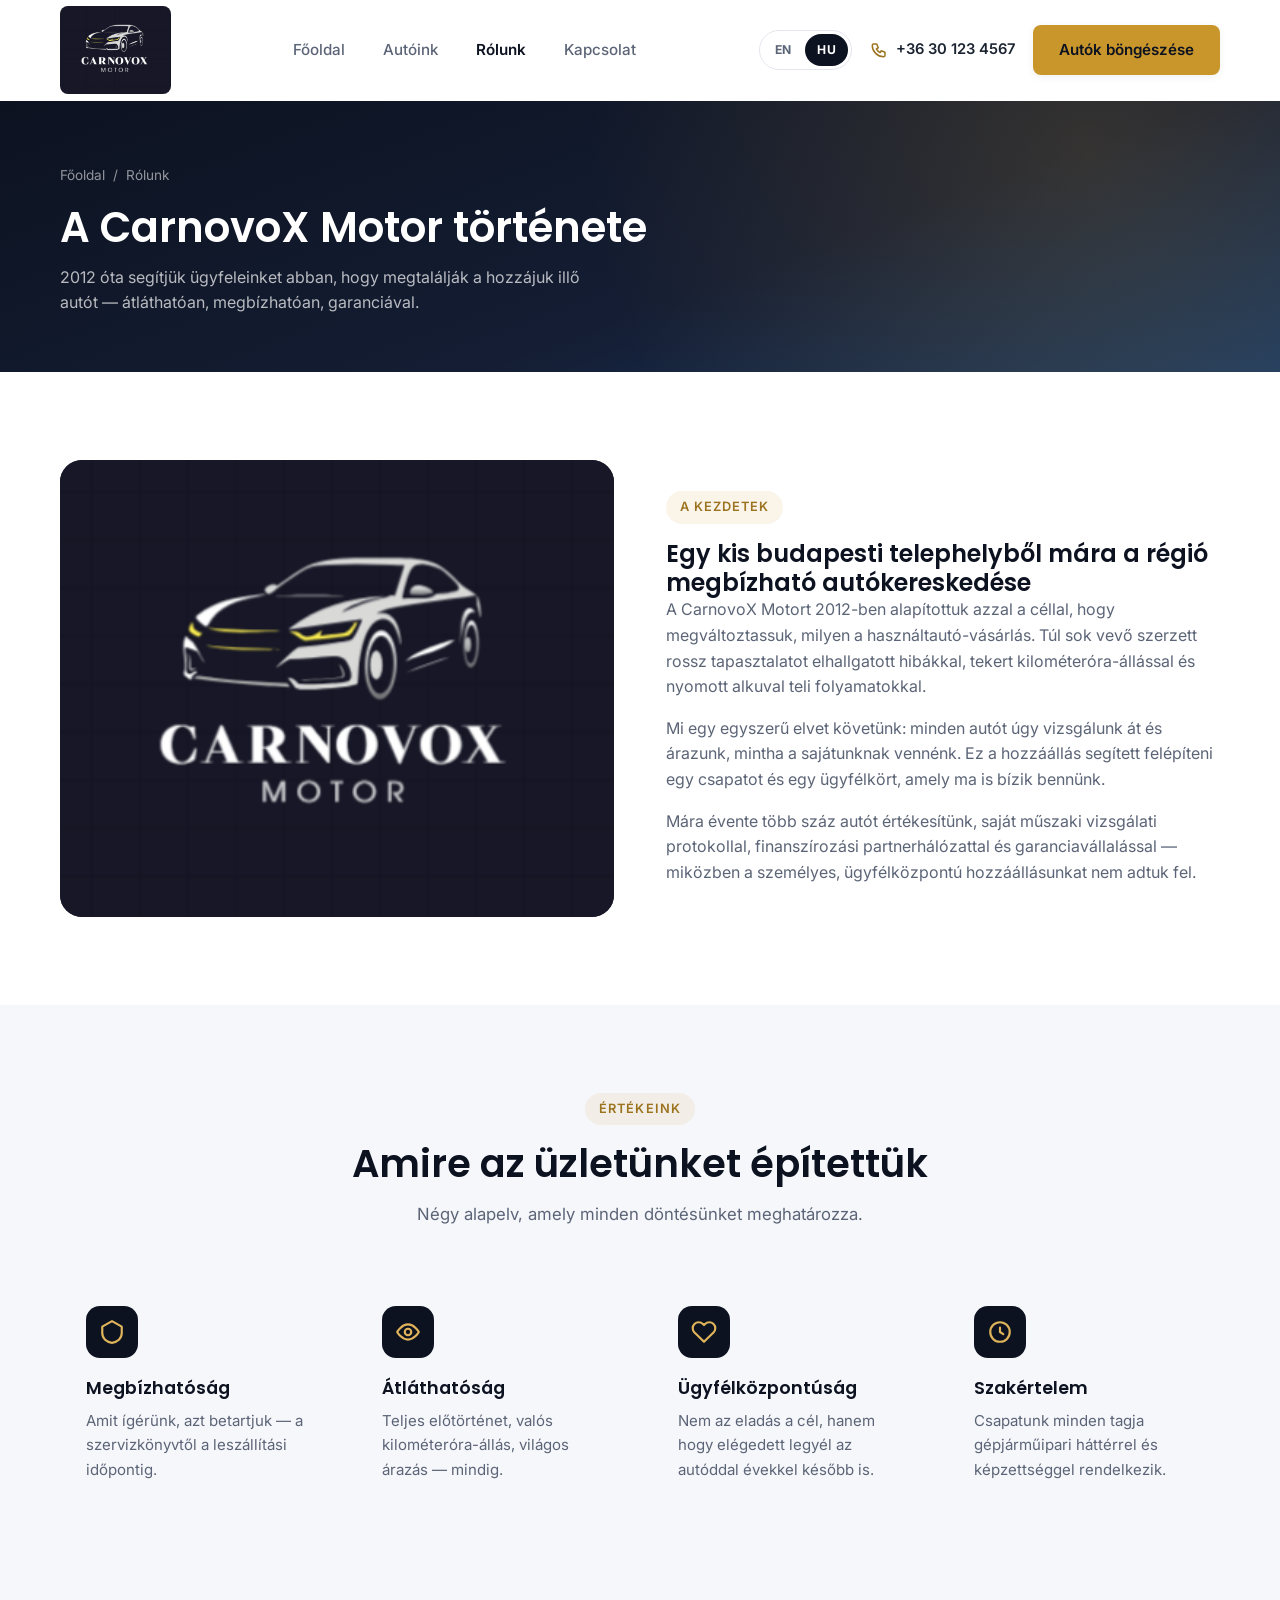
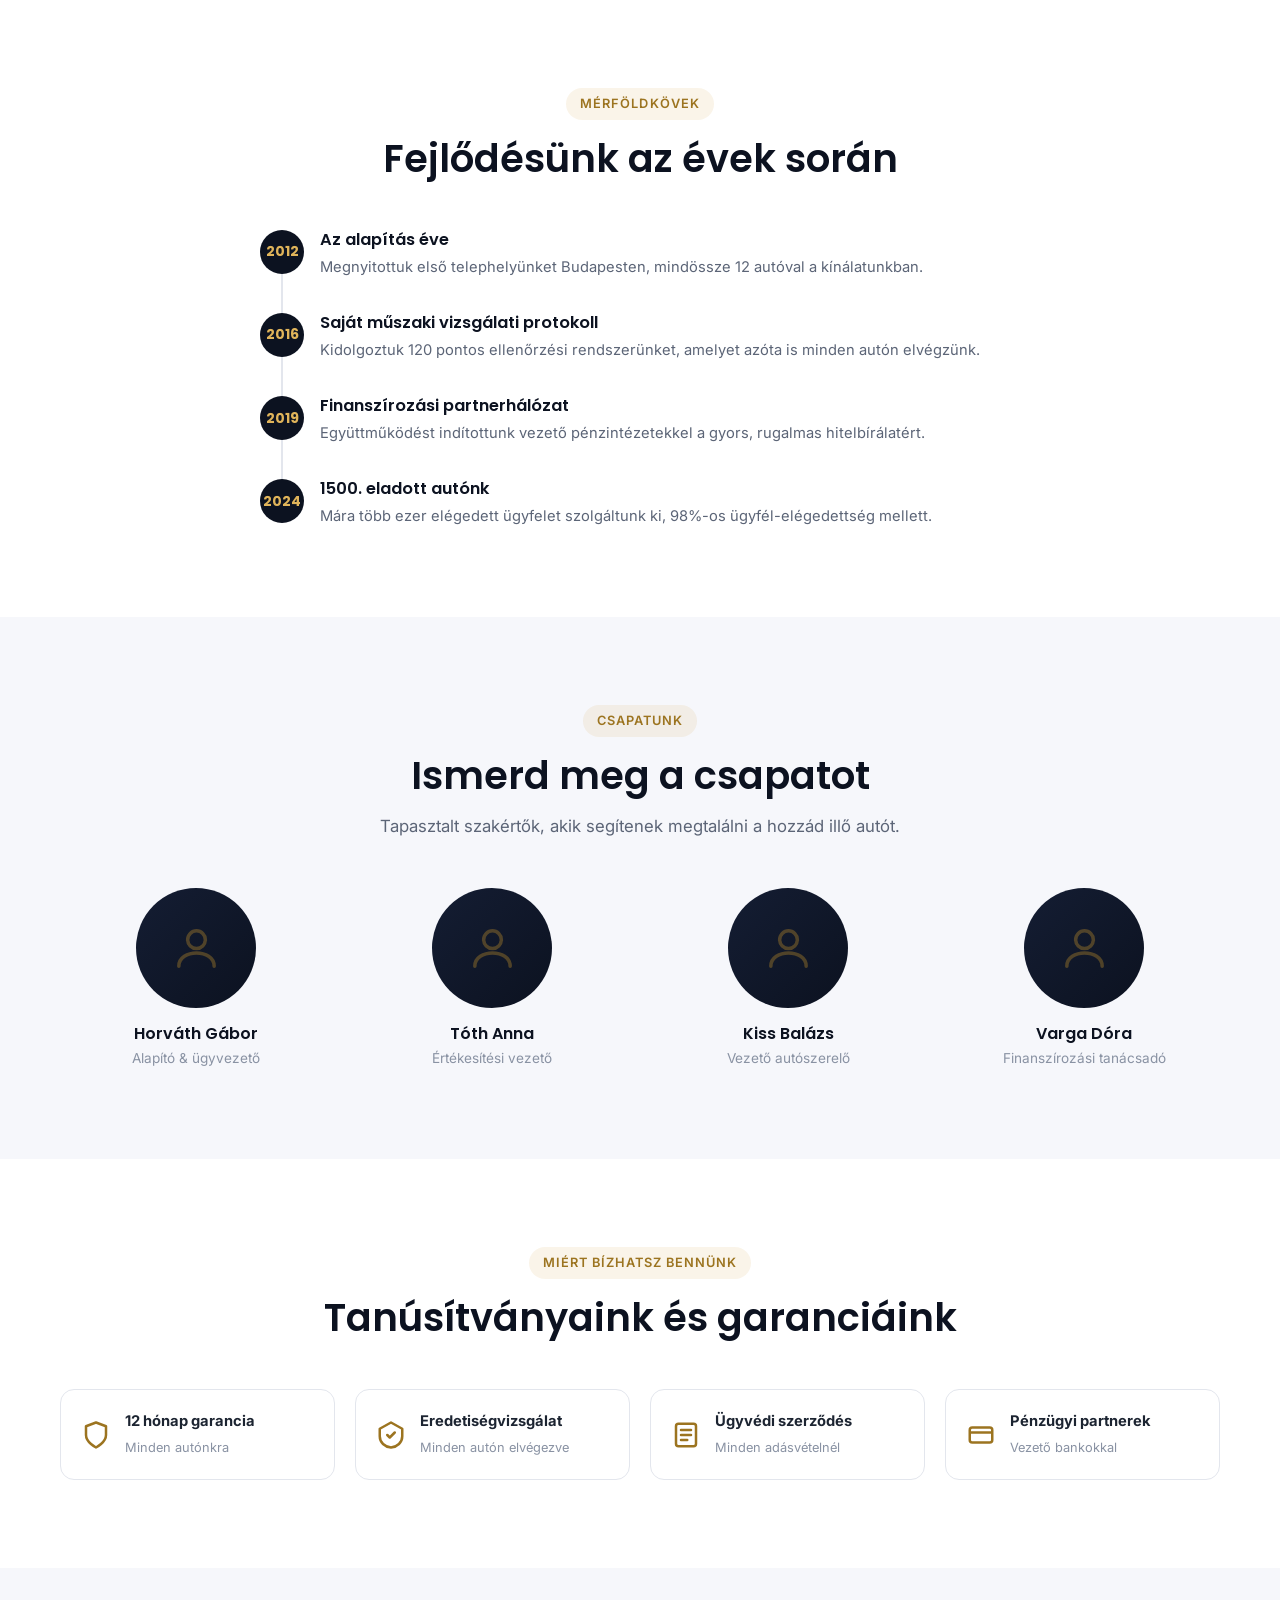
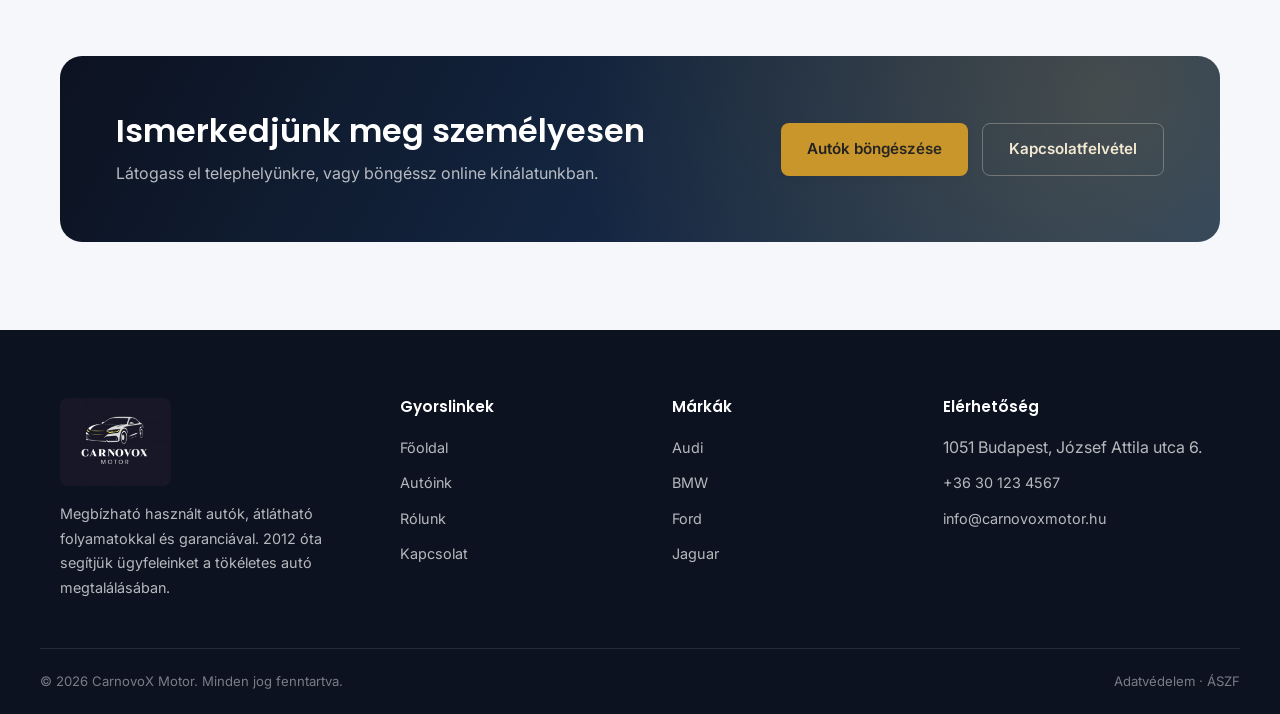
==== commit 8a592af0: "Update images in about and index pages, adjust CSS for logo and navigation height" ====
--- a/about.html
+++ b/about.html
@@ -55,7 +55,7 @@
   <section>
     <div class="container story-grid">
       <div class="story-media reveal">
-        <img src="assets/images/about-story.jpg" alt="CarnovoX Motor telephely" loading="lazy" onerror="this.remove()">
+        <img src="assets/images/logo.png" alt="CarnovoX Motor telephely" loading="lazy" onerror="this.remove()">
       </div>
       <div class="story-copy reveal">
         <span class="section-tag" data-i18n="story_tag">A kezdetek</span>
--- a/assets/css/style.css
+++ b/assets/css/style.css
@@ -165,7 +165,7 @@
   align-items: center;
   justify-content: space-between;
   gap: 24px;
-  height: 84px;
+  height: 100px;
 }
 .logo {
   display: flex;
@@ -178,11 +178,12 @@
   flex-shrink: 0;
 }
 .site-logo-img {
-  height: clamp(40px, 6vw + 24px, 64px);
+  height: clamp(56px, 8vw + 30px, 88px);
   width: auto;
-  border-radius: 10px;
+  border-radius: 8px;
   display: block;
   flex-shrink: 0;
+  image-rendering: -webkit-optimize-contrast;
 }
 
 .main-nav {
@@ -263,7 +264,7 @@
 @media (max-width: 900px) {
   .main-nav {
     position: fixed;
-    inset: 84px 0 auto 0;
+    inset: 100px 0 auto 0;
     background: var(--c-white);
     flex-direction: column;
     align-items: stretch;
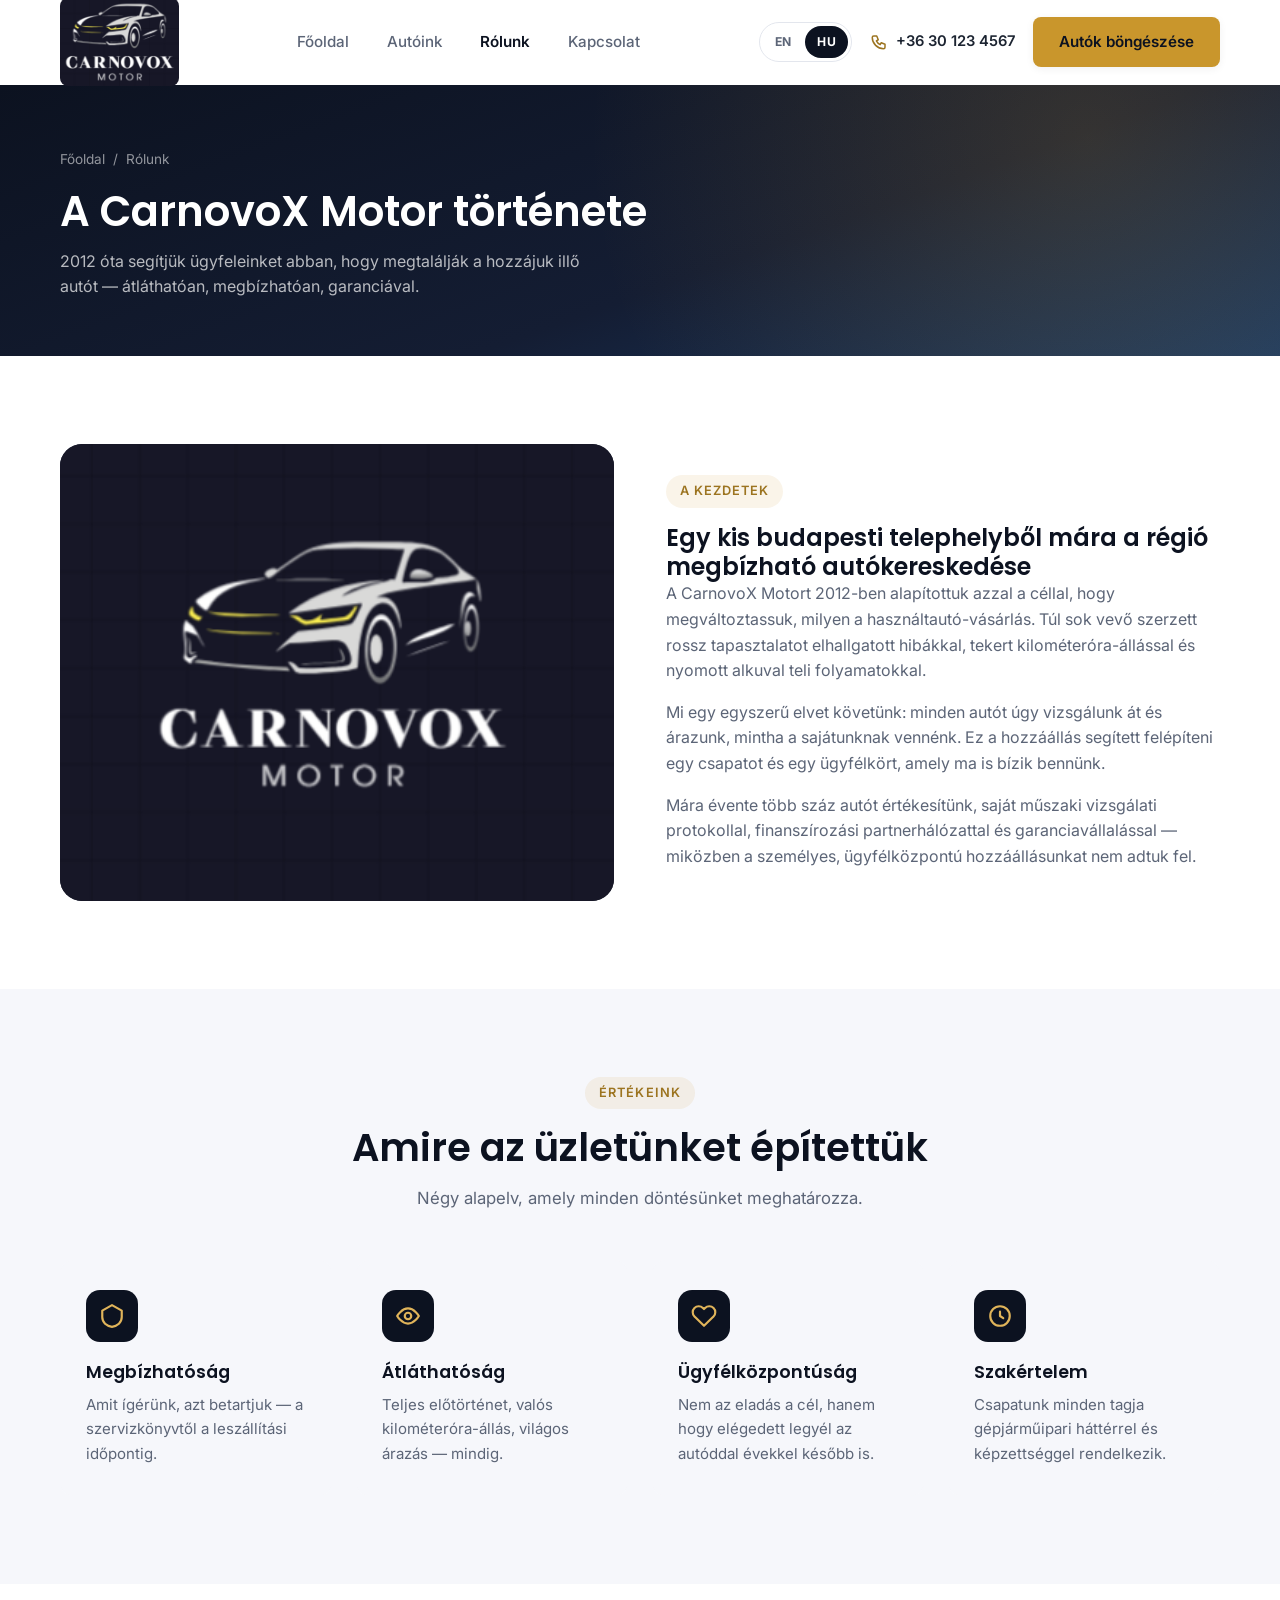
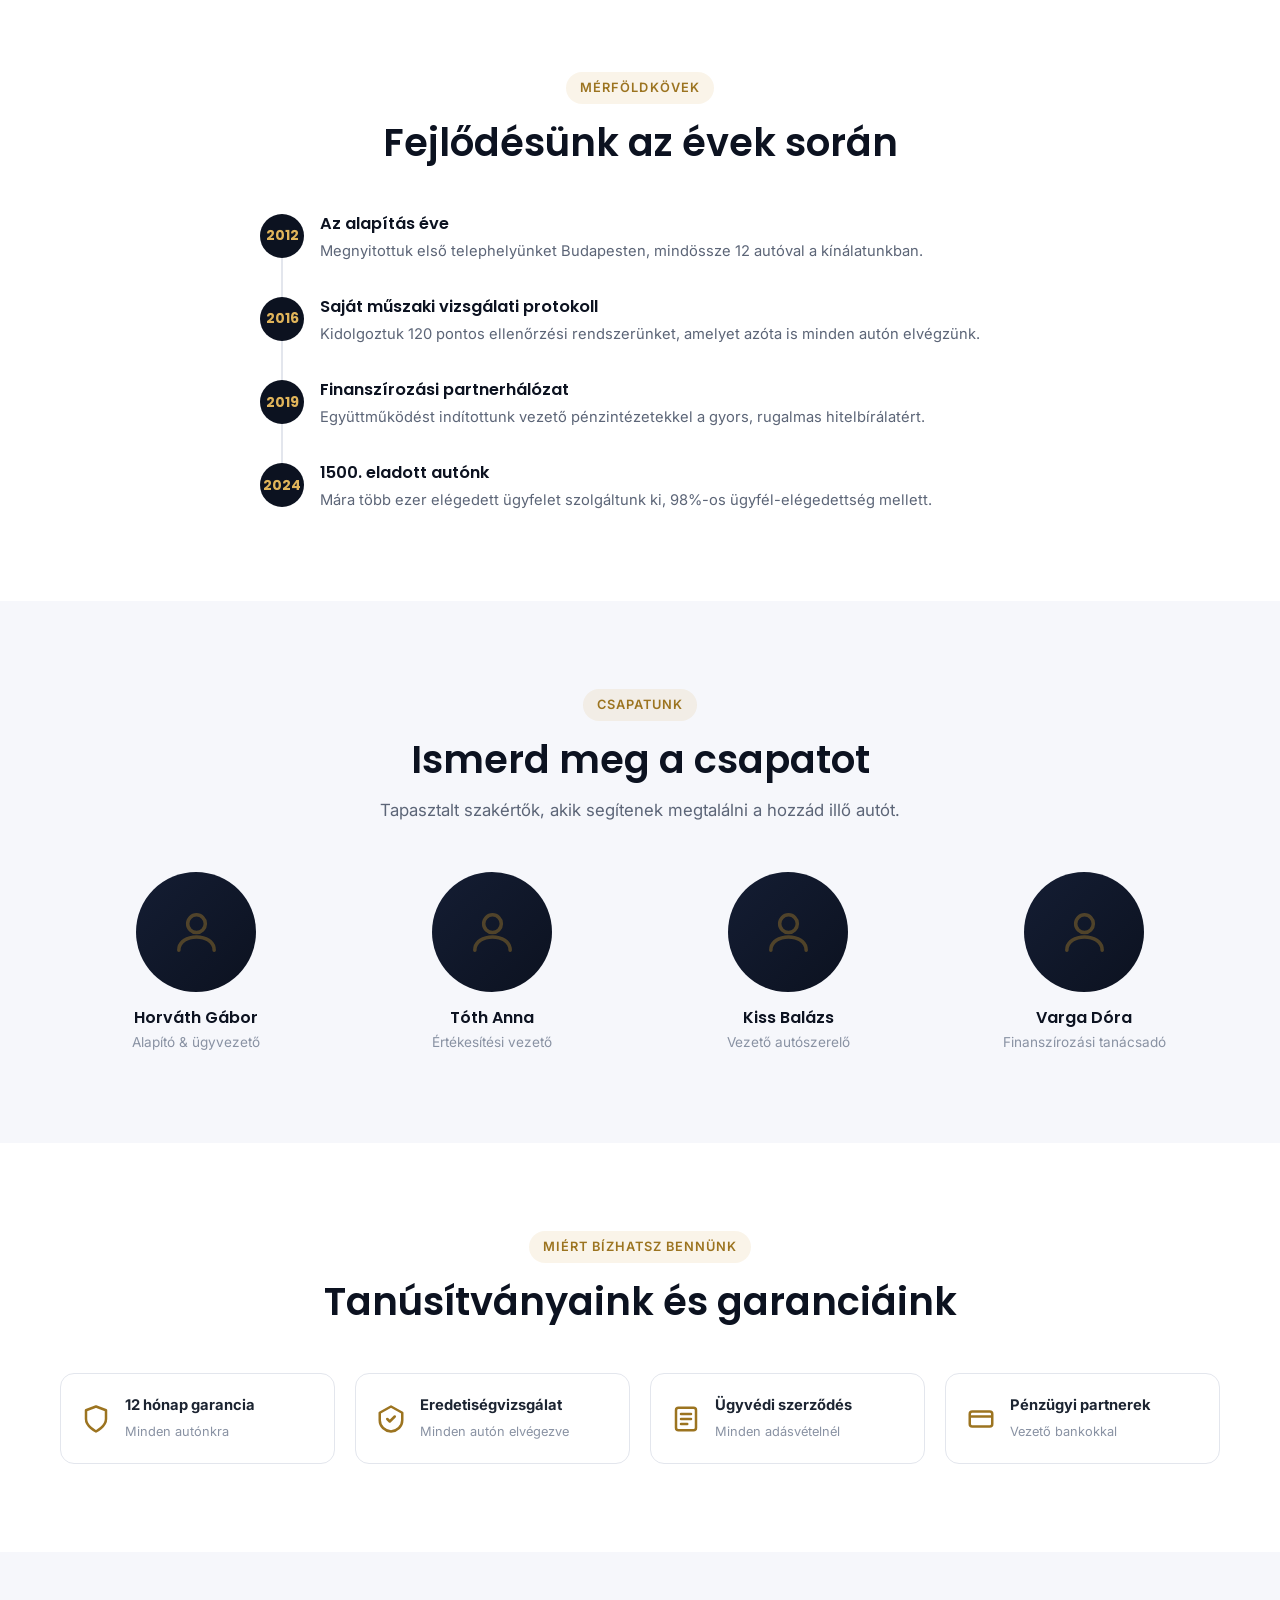
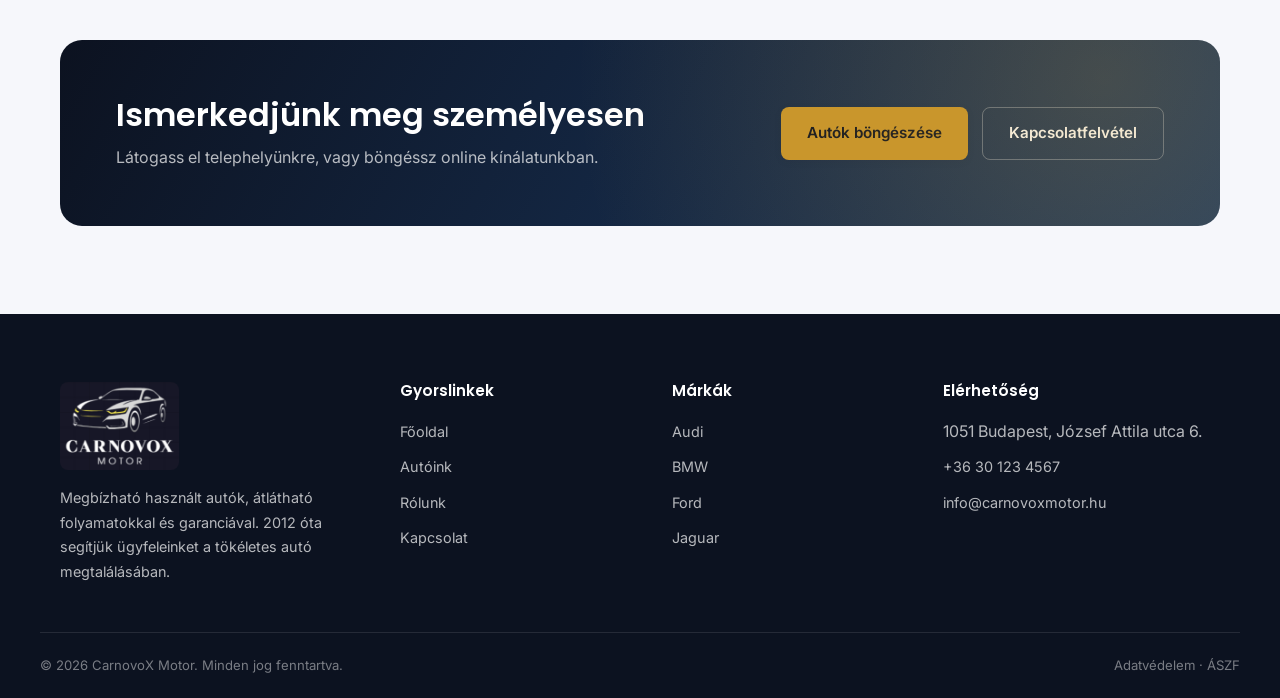
==== commit 4d1c8d4e: "Update logo image references to use cropped version across all pages" ====
--- a/about.html
+++ b/about.html
@@ -16,7 +16,7 @@
 <header class="site-header" id="siteHeader">
   <div class="container header-inner">
     <a href="index.html" class="logo">
-      <img src="assets/images/logo.png" alt="CarnovoX Motor" class="site-logo-img">
+      <img src="assets/images/logo-crop.png" alt="CarnovoX Motor" class="site-logo-img">
     </a>
     <nav class="main-nav" id="mainNav">
       <a href="index.html" class="nav-link" data-i18n="nav_home">Főoldal</a>
@@ -215,7 +215,7 @@
   <div class="container footer-grid">
     <div class="footer-col">
       <div class="footer-brand-row">
-        <img src="assets/images/logo.png" alt="CarnovoX Motor" class="site-logo-img">
+        <img src="assets/images/logo-crop.png" alt="CarnovoX Motor" class="site-logo-img">
       </div>
       <p data-i18n="footer_about">Megbízható használt autók, átlátható folyamatokkal és garanciával.</p>
     </div>
--- a/assets/css/style.css
+++ b/assets/css/style.css
@@ -165,7 +165,7 @@
   align-items: center;
   justify-content: space-between;
   gap: 24px;
-  height: 100px;
+  height: 84px;
 }
 .logo {
   display: flex;
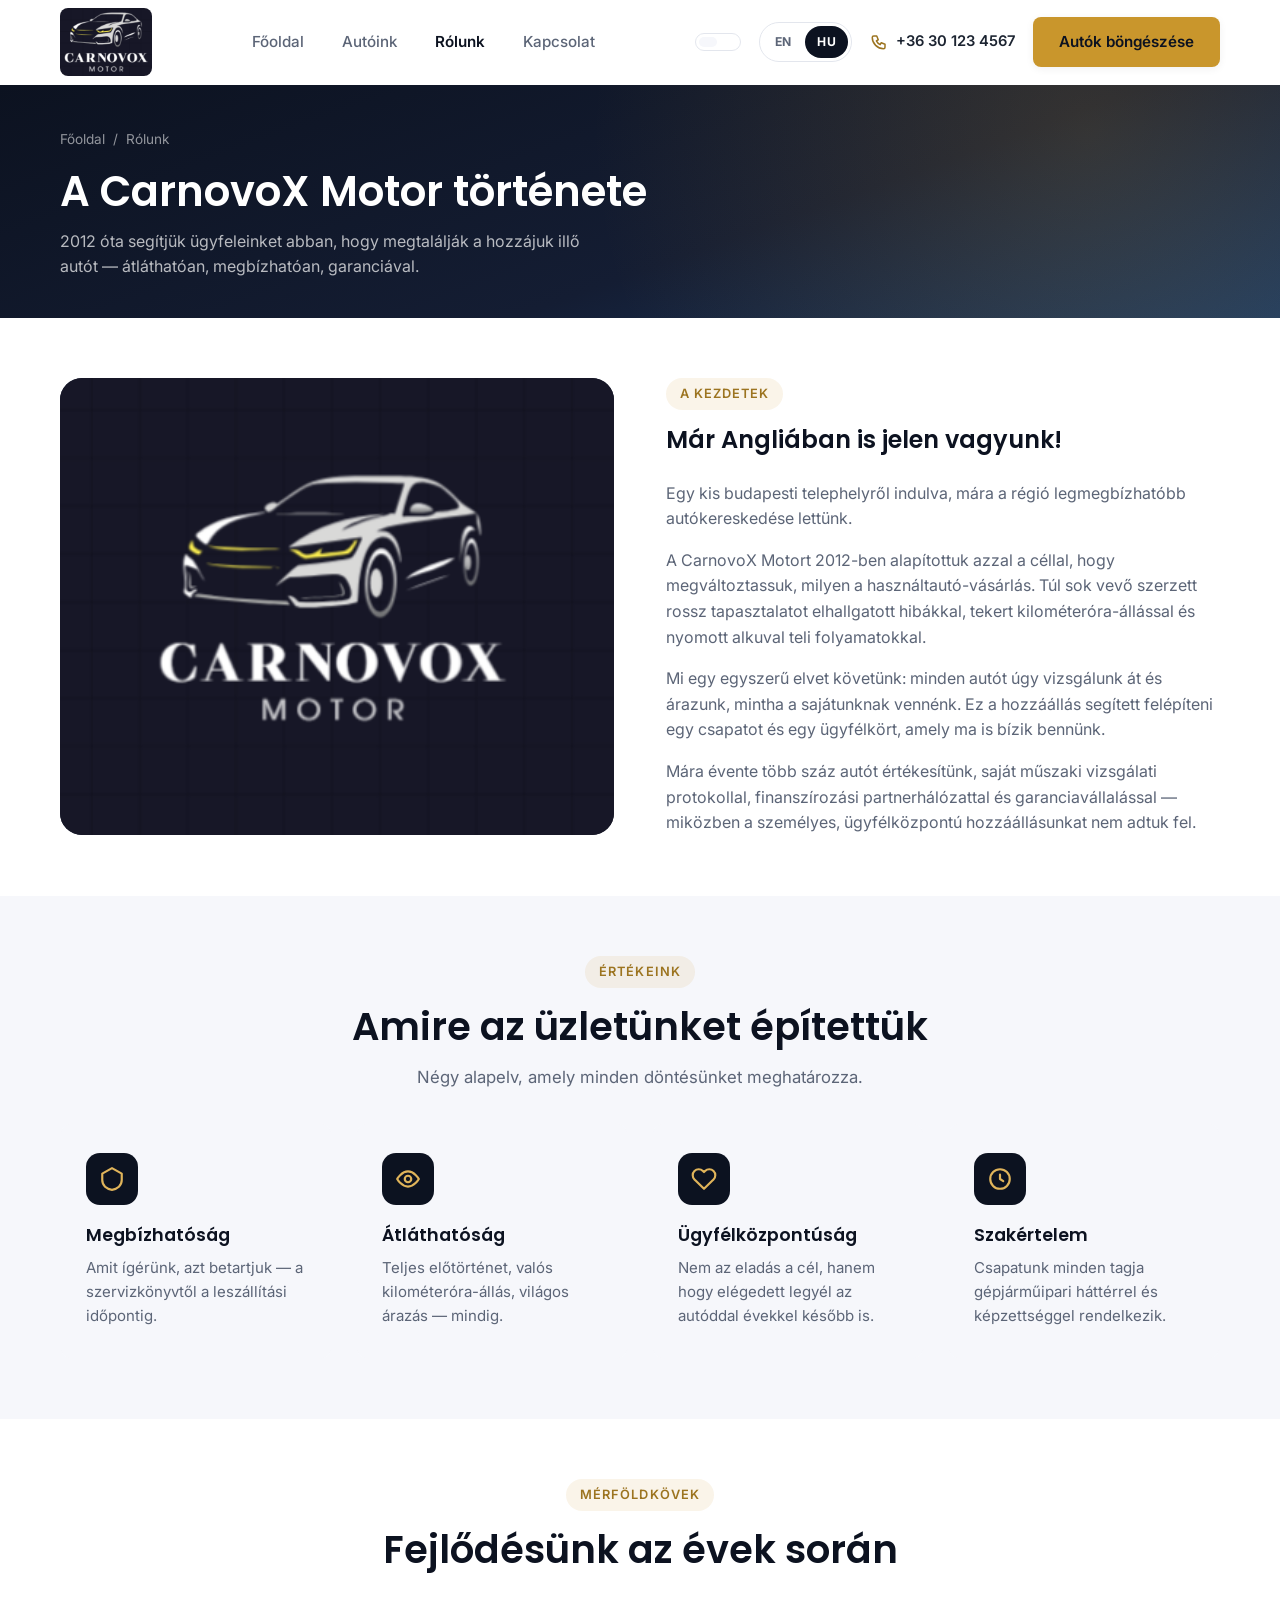
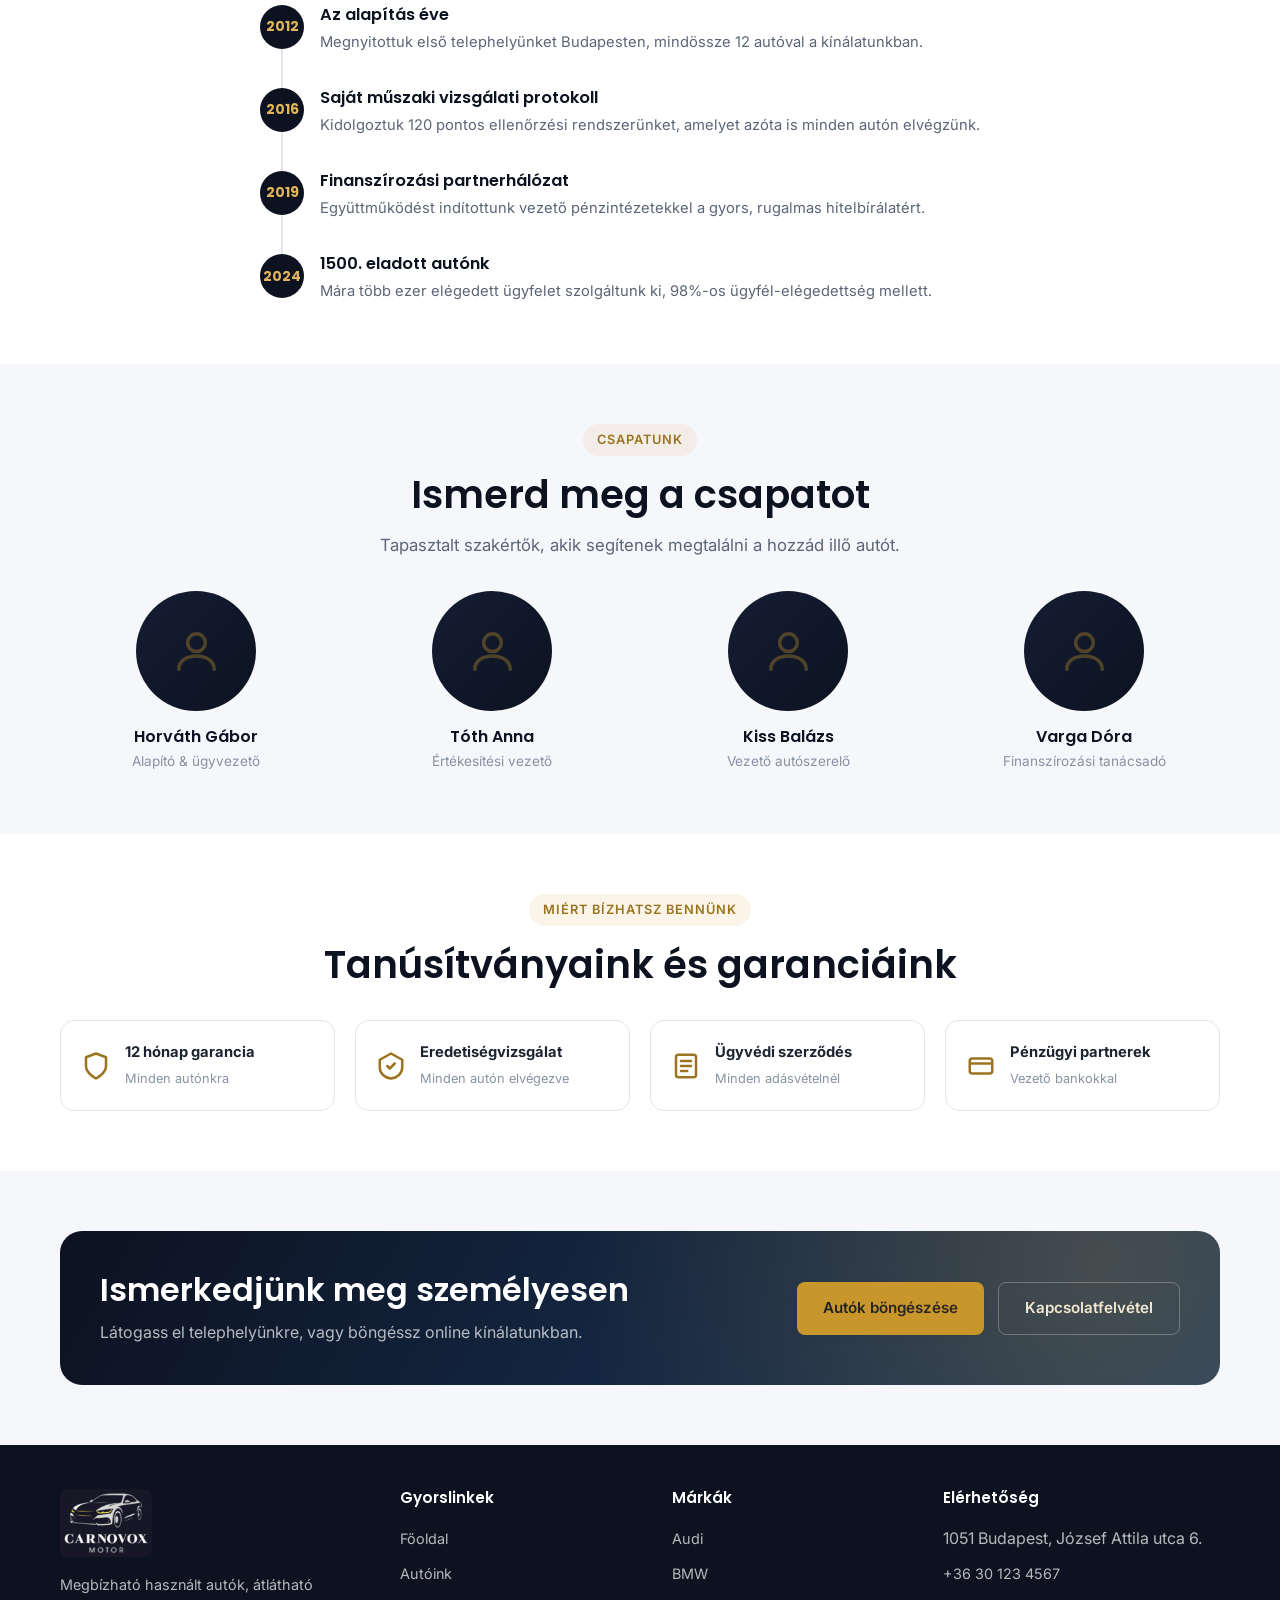
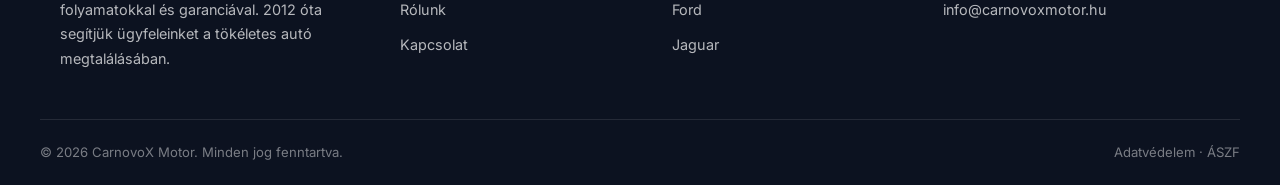
==== commit ba8c5454: "Add store switch functionality and update contact information across multiple pages" ====
--- a/about.html
+++ b/about.html
@@ -25,13 +25,17 @@
       <a href="index.html#contact" class="nav-link" data-i18n="nav_contact">Kapcsolat</a>
     </nav>
     <div class="header-actions">
+      <div class="store-switch" role="group" data-i18n-aria="store_switch_aria" aria-label="Telephely választása">
+        <button type="button" class="store-btn" data-store="hu" data-i18n-aria="store_hu_label" aria-label="Magyarország">🇭🇺</button>
+        <button type="button" class="store-btn" data-store="uk" data-i18n-aria="store_uk_label" aria-label="United Kingdom">🇬🇧</button>
+      </div>
       <div class="lang-switch" role="group" aria-label="Nyelv / Language">
         <button type="button" class="lang-btn" data-lang="en">EN</button>
         <button type="button" class="lang-btn" data-lang="hu">HU</button>
       </div>
-      <a href="tel:+36301234567" data-i18n-href="contact_phone_href" class="header-phone">
+      <a href="tel:+36301234567" data-store-href="phoneHref" class="header-phone">
         <svg viewBox="0 0 24 24" fill="none" stroke="currentColor" stroke-width="2"><path d="M5 4h4l2 5-2.5 1.5a11 11 0 0 0 5 5L15 13l5 2v4a2 2 0 0 1-2 2c-8 0-15-7-15-15a2 2 0 0 1 2-2Z" stroke-linecap="round" stroke-linejoin="round"/></svg>
-        <span data-i18n="contact_phone_display">+36 30 123 4567</span>
+        <span data-store="phoneDisplay">+36 30 123 4567</span>
       </a>
       <a href="cars.html" class="btn btn-primary" data-i18n="btn_browse_header">Autók böngészése</a>
       <button class="nav-toggle" id="navToggle" data-i18n-aria="aria_menu_toggle" aria-label="Menü megnyitása" aria-expanded="false">
@@ -59,7 +63,8 @@
       </div>
       <div class="story-copy reveal">
         <span class="section-tag" data-i18n="story_tag">A kezdetek</span>
-        <h2 data-i18n="story_title">Egy kis budapesti telephelyből mára a régió megbízható autókereskedése</h2>
+        <h2 data-i18n="story_title">Már Angliában is jelen vagyunk!</h2><br>
+        <p data-i18n="story_title1">Egy kis budapesti telephelyről indulva, mára a régió legmegbízhatóbb autókereskedése lettünk.</p>
         <p data-i18n="story_p1">A CarnovoX Motort 2012-ben alapítottuk azzal a céllal, hogy megváltoztassuk, milyen a használtautó-vásárlás. Túl sok vevő szerzett rossz tapasztalatot elhallgatott hibákkal, tekert kilométeróra-állással és nyomott alkuval teli folyamatokkal.</p>
         <p data-i18n="story_p2">Mi egy egyszerű elvet követünk: minden autót úgy vizsgálunk át és árazunk, mintha a sajátunknak vennénk. Ez a hozzáállás segített felépíteni egy csapatot és egy ügyfélkört, amely ma is bízik bennünk.</p>
         <p data-i18n="story_p3">Mára évente több száz autót értékesítünk, saját műszaki vizsgálati protokollal, finanszírozási partnerhálózattal és garanciavállalással — miközben a személyes, ügyfélközpontú hozzáállásunkat nem adtuk fel.</p>
@@ -235,9 +240,9 @@
     <div class="footer-col">
       <h4 data-i18n="footer_contact">Elérhetőség</h4>
       <ul class="footer-links">
-        <li data-i18n="contact_address">1051 Budapest, József Attila utca 6.</li>
-        <li><a href="tel:+36301234567" data-i18n-href="contact_phone_href" data-i18n="contact_phone_display">+36 30 123 4567</a></li>
-        <li><a href="mailto:info@carnovoxmotor.hu" data-i18n-href="contact_email_href" data-i18n="contact_email_display">info@carnovoxmotor.hu</a></li>
+        <li data-store="address">1051 Budapest, József Attila utca 6.</li>
+        <li><a href="tel:+36301234567" data-store-href="phoneHref" data-store="phoneDisplay">+36 30 123 4567</a></li>
+        <li><a href="mailto:info@carnovoxmotor.hu" data-store-href="emailHref" data-store="emailDisplay">info@carnovoxmotor.hu</a></li>
       </ul>
     </div>
   </div>
--- a/assets/css/style.css
+++ b/assets/css/style.css
@@ -71,9 +71,9 @@
 
 .accent { color: var(--c-accent); }
 
-section { padding: 88px 0; }
+section { padding: 60px 0; }
 @media (max-width: 768px) {
-  section { padding: 56px 0; }
+  section { padding: 40px 0; }
 }
 
 .section-tag {
@@ -93,14 +93,19 @@
 
 .section-head {
   max-width: 640px;
-  margin-bottom: 48px;
+  margin-bottom: 32px;
 }
 .section-head.center { margin-left: auto; margin-right: auto; text-align: center; }
 .section-head h2 { font-size: clamp(1.7rem, 3vw, 2.4rem); margin-bottom: 14px; }
 .section-head p { color: var(--c-text-muted); font-size: 1.05rem; }
+.store-note {
+  margin-top: 10px;
+  font-size: 0.9rem;
+  color: var(--c-text-soft);
+}
 
 .section-foot {
-  margin-top: 40px;
+  margin-top: 28px;
   display: flex;
   justify-content: center;
 }
@@ -178,7 +183,7 @@
   flex-shrink: 0;
 }
 .site-logo-img {
-  height: clamp(56px, 8vw + 30px, 88px);
+  height: clamp(44px, 6vw + 24px, 68px);
   width: auto;
   border-radius: 8px;
   display: block;
@@ -233,6 +238,26 @@
 .lang-btn.active { background: var(--c-dark); color: var(--c-white); }
 .lang-btn:not(.active):hover { background: var(--c-bg-alt); color: var(--c-text); }
 
+.store-switch {
+  display: flex;
+  border: 1px solid var(--c-border);
+  border-radius: 999px;
+  padding: 3px;
+  gap: 2px;
+  flex-shrink: 0;
+}
+.store-btn {
+  padding: 5px 9px;
+  border-radius: 999px;
+  font-size: 1rem;
+  line-height: 1;
+  opacity: 0.45;
+  filter: grayscale(1);
+  transition: background var(--transition), opacity var(--transition), filter var(--transition);
+}
+.store-btn.active { background: var(--c-bg-alt); opacity: 1; filter: grayscale(0); }
+.store-btn:not(.active):hover { opacity: 0.8; }
+
 .nav-toggle {
   display: none;
   flex-direction: column;
@@ -264,7 +289,7 @@
 @media (max-width: 900px) {
   .main-nav {
     position: fixed;
-    inset: 100px 0 auto 0;
+    inset: 84px 0 auto 0;
     background: var(--c-white);
     flex-direction: column;
     align-items: stretch;
@@ -286,7 +311,7 @@
   background: linear-gradient(160deg, var(--c-dark) 0%, var(--c-dark-2) 55%, var(--c-blue) 100%);
   color: var(--c-white);
   overflow: hidden;
-  padding: 90px 0 70px;
+  padding: 60px 0 48px;
 }
 .hero::before {
   content: "";
@@ -331,7 +356,7 @@
   max-width: 520px;
   margin-bottom: 32px;
 }
-.hero-cta { display: flex; flex-wrap: wrap; gap: 14px; margin-bottom: 46px; }
+.hero-cta { display: flex; flex-wrap: wrap; gap: 14px; margin-bottom: 30px; }
 .hero-trust { display: flex; flex-wrap: wrap; gap: 26px; }
 .hero-trust-item { display: flex; align-items: center; gap: 10px; color: rgba(255,255,255,0.75); font-size: 0.88rem; }
 .hero-trust-item svg { width: 20px; height: 20px; color: var(--c-accent-light); flex-shrink: 0; }
@@ -410,7 +435,7 @@
 
 /* ---------- Stats strip ---------- */
 .stats-strip {
-  padding: 56px 0;
+  padding: 36px 0;
   border-bottom: 1px solid var(--c-border);
 }
 .stats-grid {
@@ -623,7 +648,7 @@
 .cta-banner {
   background: linear-gradient(120deg, var(--c-dark) 0%, var(--c-blue) 100%);
   border-radius: var(--radius-lg);
-  padding: 56px;
+  padding: 40px;
   color: var(--c-white);
   display: flex;
   align-items: center;
@@ -749,7 +774,7 @@
 .form-success svg { width: 20px; height: 20px; flex-shrink: 0; }
 
 /* ---------- Footer ---------- */
-.site-footer { background: var(--c-dark); color: rgba(255,255,255,0.7); padding-top: 68px; }
+.site-footer { background: var(--c-dark); color: rgba(255,255,255,0.7); padding-top: 44px; }
 .footer-grid {
   display: grid;
   grid-template-columns: 1.3fr 1fr 1fr 1.2fr;
@@ -782,7 +807,7 @@
 .page-banner {
   background: linear-gradient(160deg, var(--c-dark) 0%, var(--c-dark-2) 60%, var(--c-blue) 100%);
   color: var(--c-white);
-  padding: 64px 0 56px;
+  padding: 44px 0 38px;
   position: relative;
   overflow: hidden;
 }
@@ -820,7 +845,7 @@
   display: flex;
   align-items: center;
   justify-content: space-between;
-  margin: 40px 0 26px;
+  margin: 28px 0 20px;
   flex-wrap: wrap;
   gap: 14px;
 }
@@ -838,7 +863,7 @@
 .empty-state.visible { display: block; }
 .empty-state svg { width: 46px; height: 46px; color: var(--c-text-soft); margin: 0 auto 16px; }
 
-.load-more-wrap { display: flex; justify-content: center; margin-top: 40px; }
+.load-more-wrap { display: flex; justify-content: center; margin-top: 28px; }
 
 /* ---------- Values / timeline / team (about.html) ---------- */
 .story-grid {
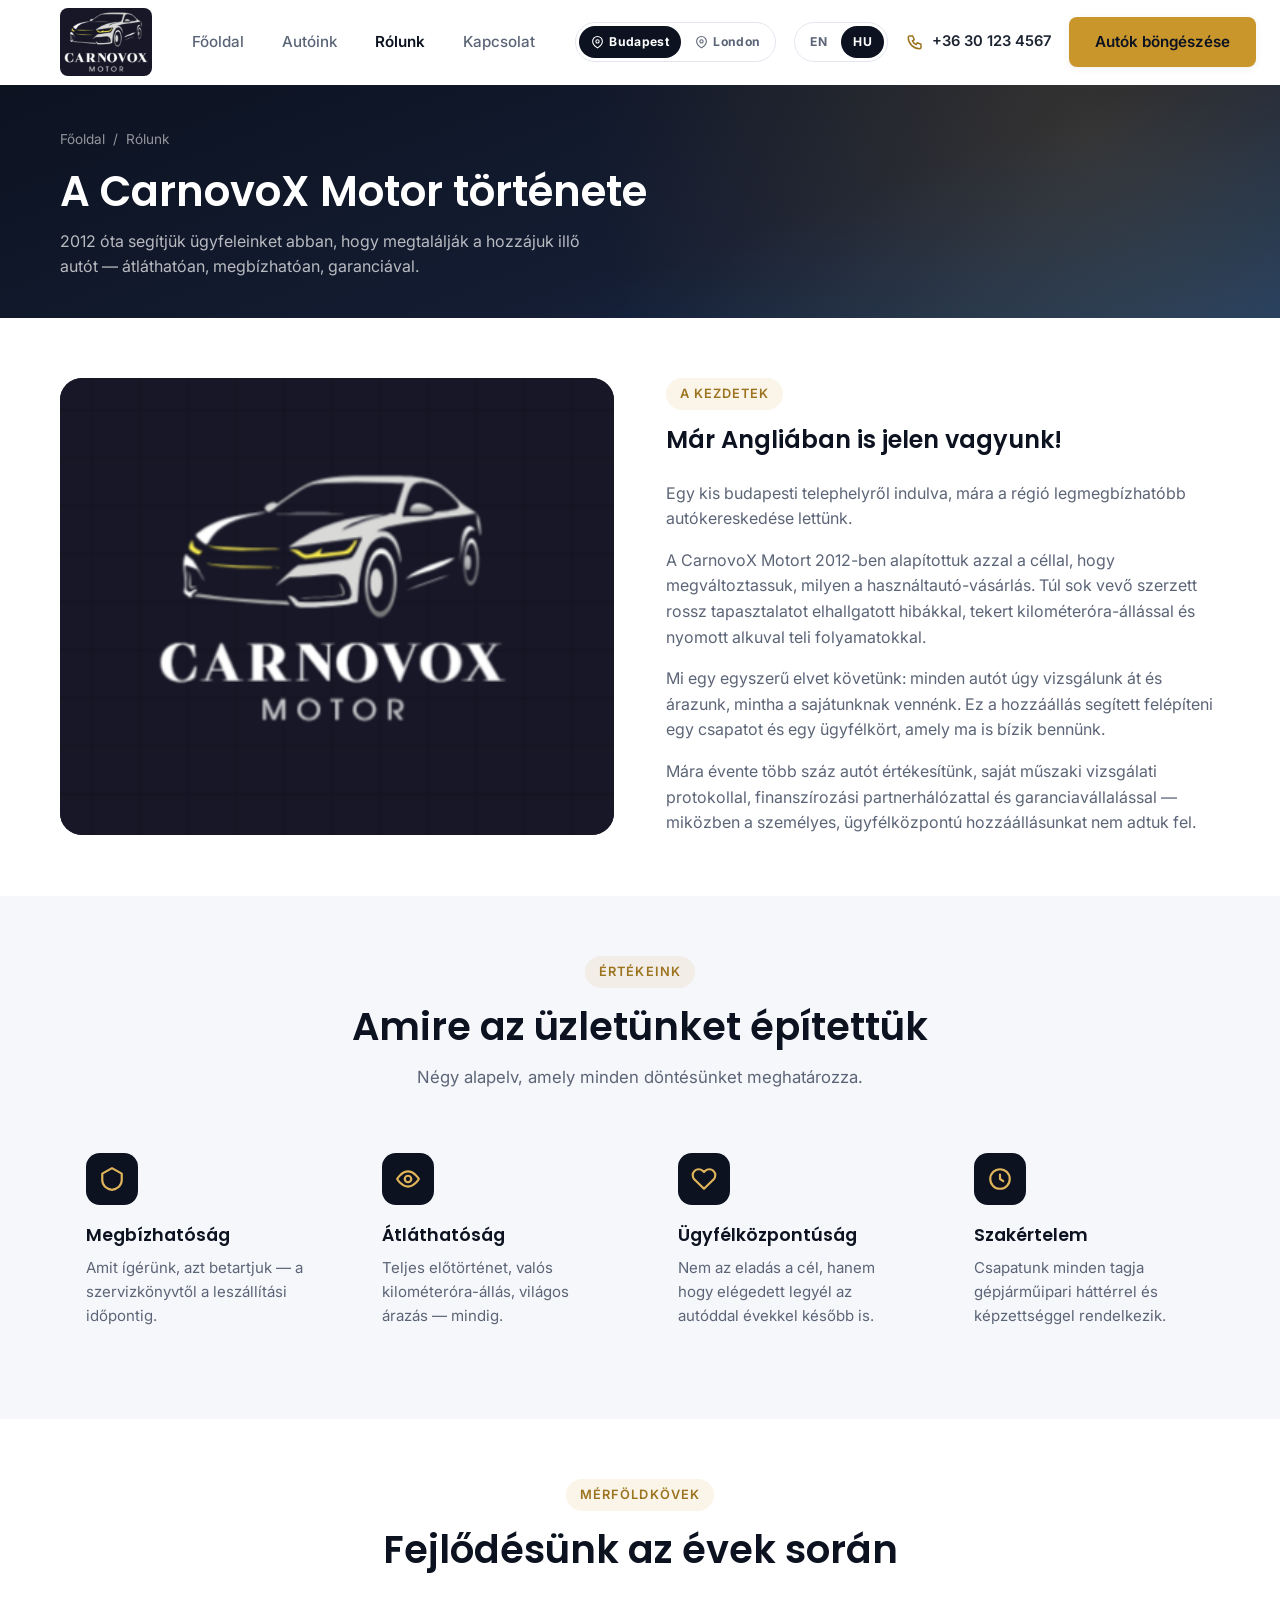
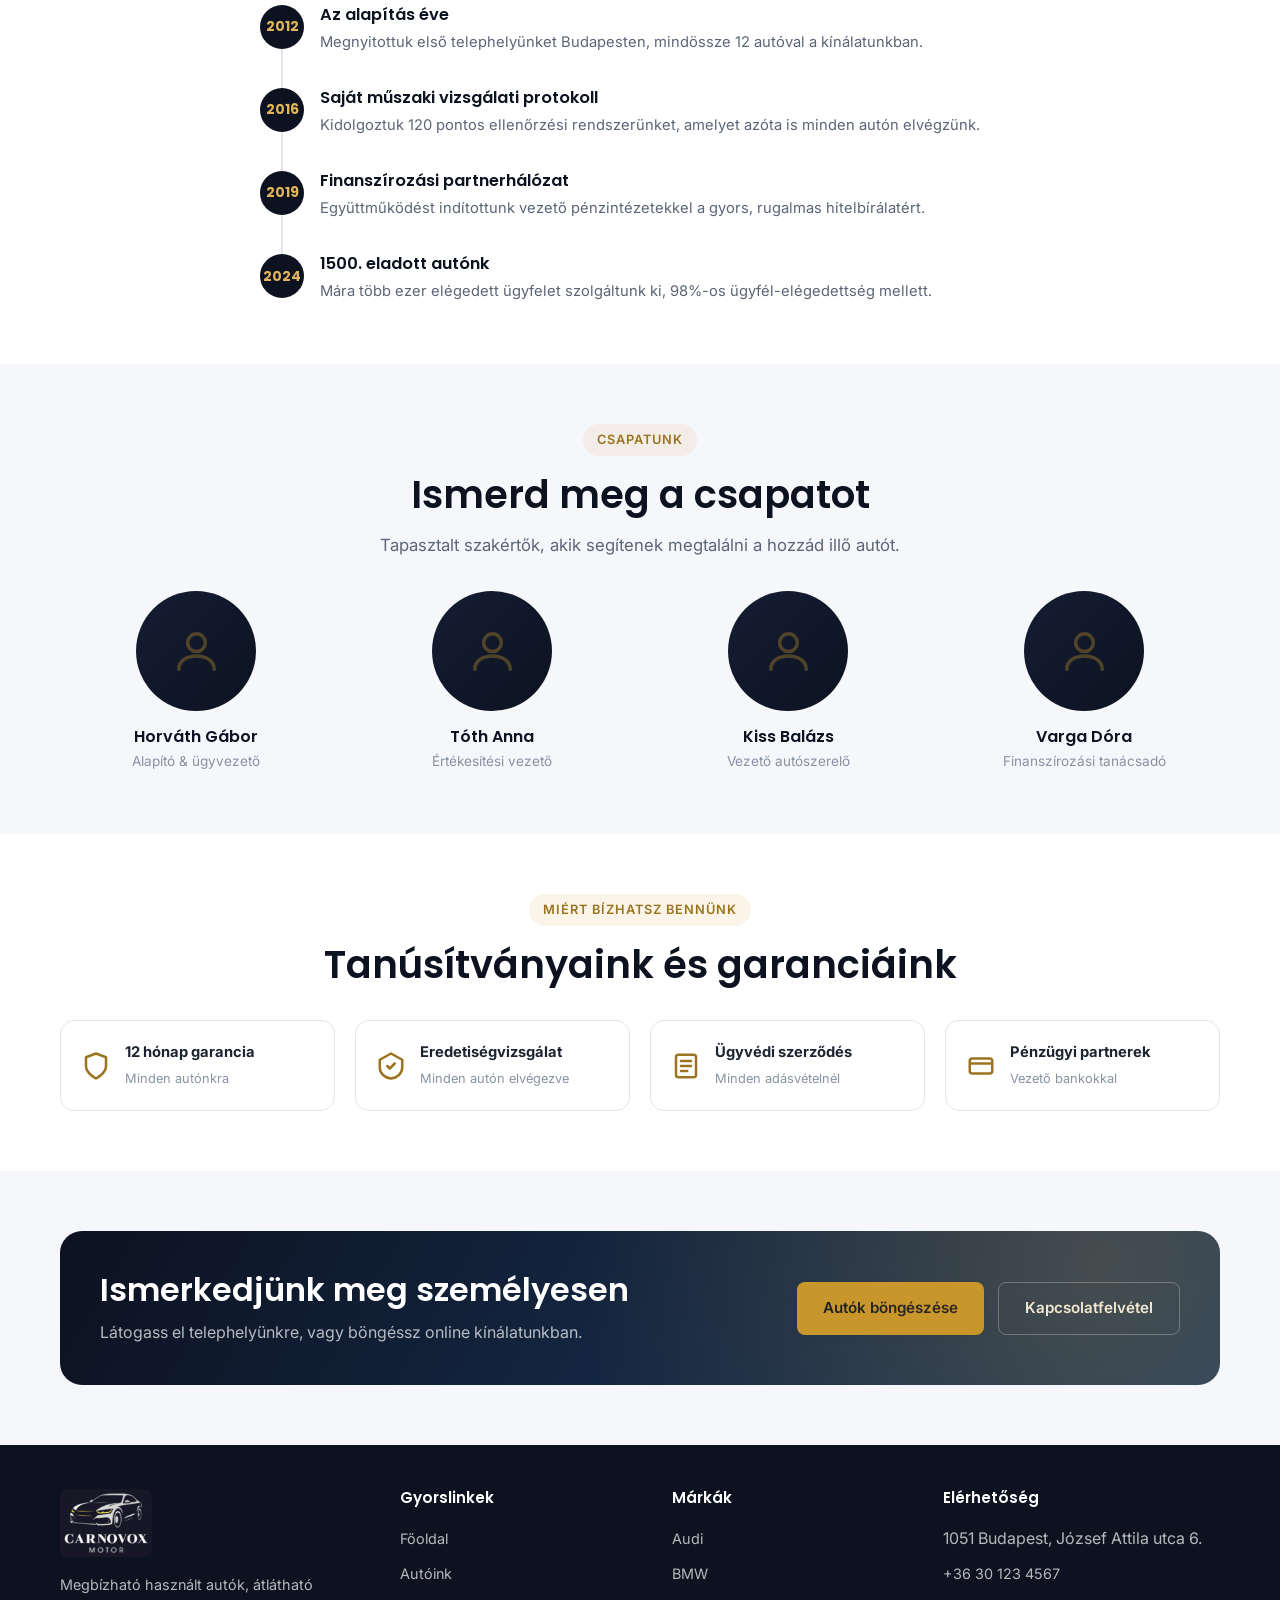
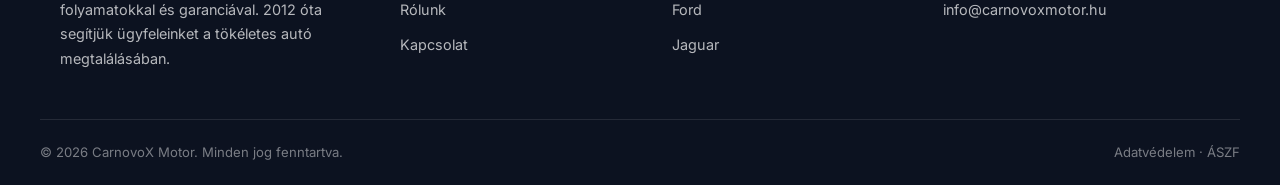
==== commit a43c626b: "Enhance store switch functionality with improved button design and accessibility; add UK presence an" ====
--- a/about.html
+++ b/about.html
@@ -26,8 +26,14 @@
     </nav>
     <div class="header-actions">
       <div class="store-switch" role="group" data-i18n-aria="store_switch_aria" aria-label="Telephely választása">
-        <button type="button" class="store-btn" data-store="hu" data-i18n-aria="store_hu_label" aria-label="Magyarország">🇭🇺</button>
-        <button type="button" class="store-btn" data-store="uk" data-i18n-aria="store_uk_label" aria-label="United Kingdom">🇬🇧</button>
+        <button type="button" class="store-btn" data-store="hu" data-i18n-aria="store_hu_label" aria-label="Magyarország">
+          <svg viewBox="0 0 24 24" fill="none" stroke="currentColor" stroke-width="2"><path d="M21 10c0 6-9 12-9 12S3 16 3 10a9 9 0 0 1 18 0Z" stroke-linejoin="round"/><circle cx="12" cy="10" r="3"/></svg>
+          Budapest
+        </button>
+        <button type="button" class="store-btn" data-store="uk" data-i18n-aria="store_uk_label" aria-label="United Kingdom">
+          <svg viewBox="0 0 24 24" fill="none" stroke="currentColor" stroke-width="2"><path d="M21 10c0 6-9 12-9 12S3 16 3 10a9 9 0 0 1 18 0Z" stroke-linejoin="round"/><circle cx="12" cy="10" r="3"/></svg>
+          London
+        </button>
       </div>
       <div class="lang-switch" role="group" aria-label="Nyelv / Language">
         <button type="button" class="lang-btn" data-lang="en">EN</button>
--- a/assets/css/style.css
+++ b/assets/css/style.css
@@ -247,16 +247,20 @@
   flex-shrink: 0;
 }
 .store-btn {
-  padding: 5px 9px;
+  display: flex;
+  align-items: center;
+  gap: 5px;
+  padding: 6px 12px;
   border-radius: 999px;
-  font-size: 1rem;
-  line-height: 1;
-  opacity: 0.45;
-  filter: grayscale(1);
-  transition: background var(--transition), opacity var(--transition), filter var(--transition);
-}
-.store-btn.active { background: var(--c-bg-alt); opacity: 1; filter: grayscale(0); }
-.store-btn:not(.active):hover { opacity: 0.8; }
+  font-size: 0.76rem;
+  font-weight: 700;
+  letter-spacing: 0.03em;
+  color: var(--c-text-muted);
+  transition: background var(--transition), color var(--transition);
+}
+.store-btn svg { width: 13px; height: 13px; flex-shrink: 0; }
+.store-btn.active { background: var(--c-dark); color: var(--c-white); }
+.store-btn:not(.active):hover { background: var(--c-bg-alt); color: var(--c-text); }
 
 .nav-toggle {
   display: none;
@@ -285,6 +289,7 @@
   .header-actions { gap: 10px; }
   .header-actions .btn-primary { display: none; }
   .lang-btn { padding: 5px 9px; font-size: 0.7rem; }
+  .store-btn { padding: 5px 9px; font-size: 0.68rem; }
 }
 @media (max-width: 900px) {
   .main-nav {
@@ -345,6 +350,33 @@
   color: var(--c-accent-light);
   margin-bottom: 22px;
 }
+.hero-uk-banner {
+  display: inline-flex;
+  align-items: center;
+  gap: 10px;
+  width: fit-content;
+  background: var(--c-accent);
+  padding: 11px 22px;
+  border-radius: 999px;
+  font-size: 1rem;
+  font-weight: 800;
+  color: var(--c-dark);
+  margin-bottom: 20px;
+  box-shadow: 0 0 0 0 rgba(201, 150, 44, 0.55);
+  animation: hero-uk-pulse 2.2s ease-out infinite;
+  transition: background var(--transition), transform var(--transition);
+}
+.hero-uk-banner svg { width: 19px; height: 19px; flex-shrink: 0; }
+.hero-uk-banner:hover {
+  background: var(--c-accent-light);
+  transform: translateY(-2px) scale(1.02);
+  animation-play-state: paused;
+}
+@keyframes hero-uk-pulse {
+  0% { box-shadow: 0 0 0 0 rgba(201, 150, 44, 0.55); }
+  70% { box-shadow: 0 0 0 14px rgba(201, 150, 44, 0); }
+  100% { box-shadow: 0 0 0 0 rgba(201, 150, 44, 0); }
+}
 .hero h1 {
   color: var(--c-white);
   font-size: clamp(2.1rem, 4.4vw, 3.4rem);
@@ -1051,6 +1083,16 @@
 }
 .car-modal-photo img { position: absolute; inset: 0; width: 100%; height: 100%; object-fit: cover; z-index: 1; }
 .car-modal-photo .car-photo-badge { position: absolute; top: 14px; left: 14px; z-index: 2; }
+.car-modal-photo-thumb {
+  position: absolute !important;
+  inset: auto 14px 14px auto !important;
+  width: 84px !important;
+  height: 60px !important;
+  border-radius: 8px;
+  border: 2px solid var(--c-white);
+  box-shadow: 0 4px 14px rgba(0, 0, 0, 0.35);
+  z-index: 2;
+}
 .car-modal-body { padding: 34px; display: flex; flex-direction: column; gap: 6px; }
 .car-modal-body h3 { font-size: 1.35rem; }
 .car-modal-body .car-year { color: var(--c-text-soft); font-size: 0.88rem; margin-bottom: 6px; }
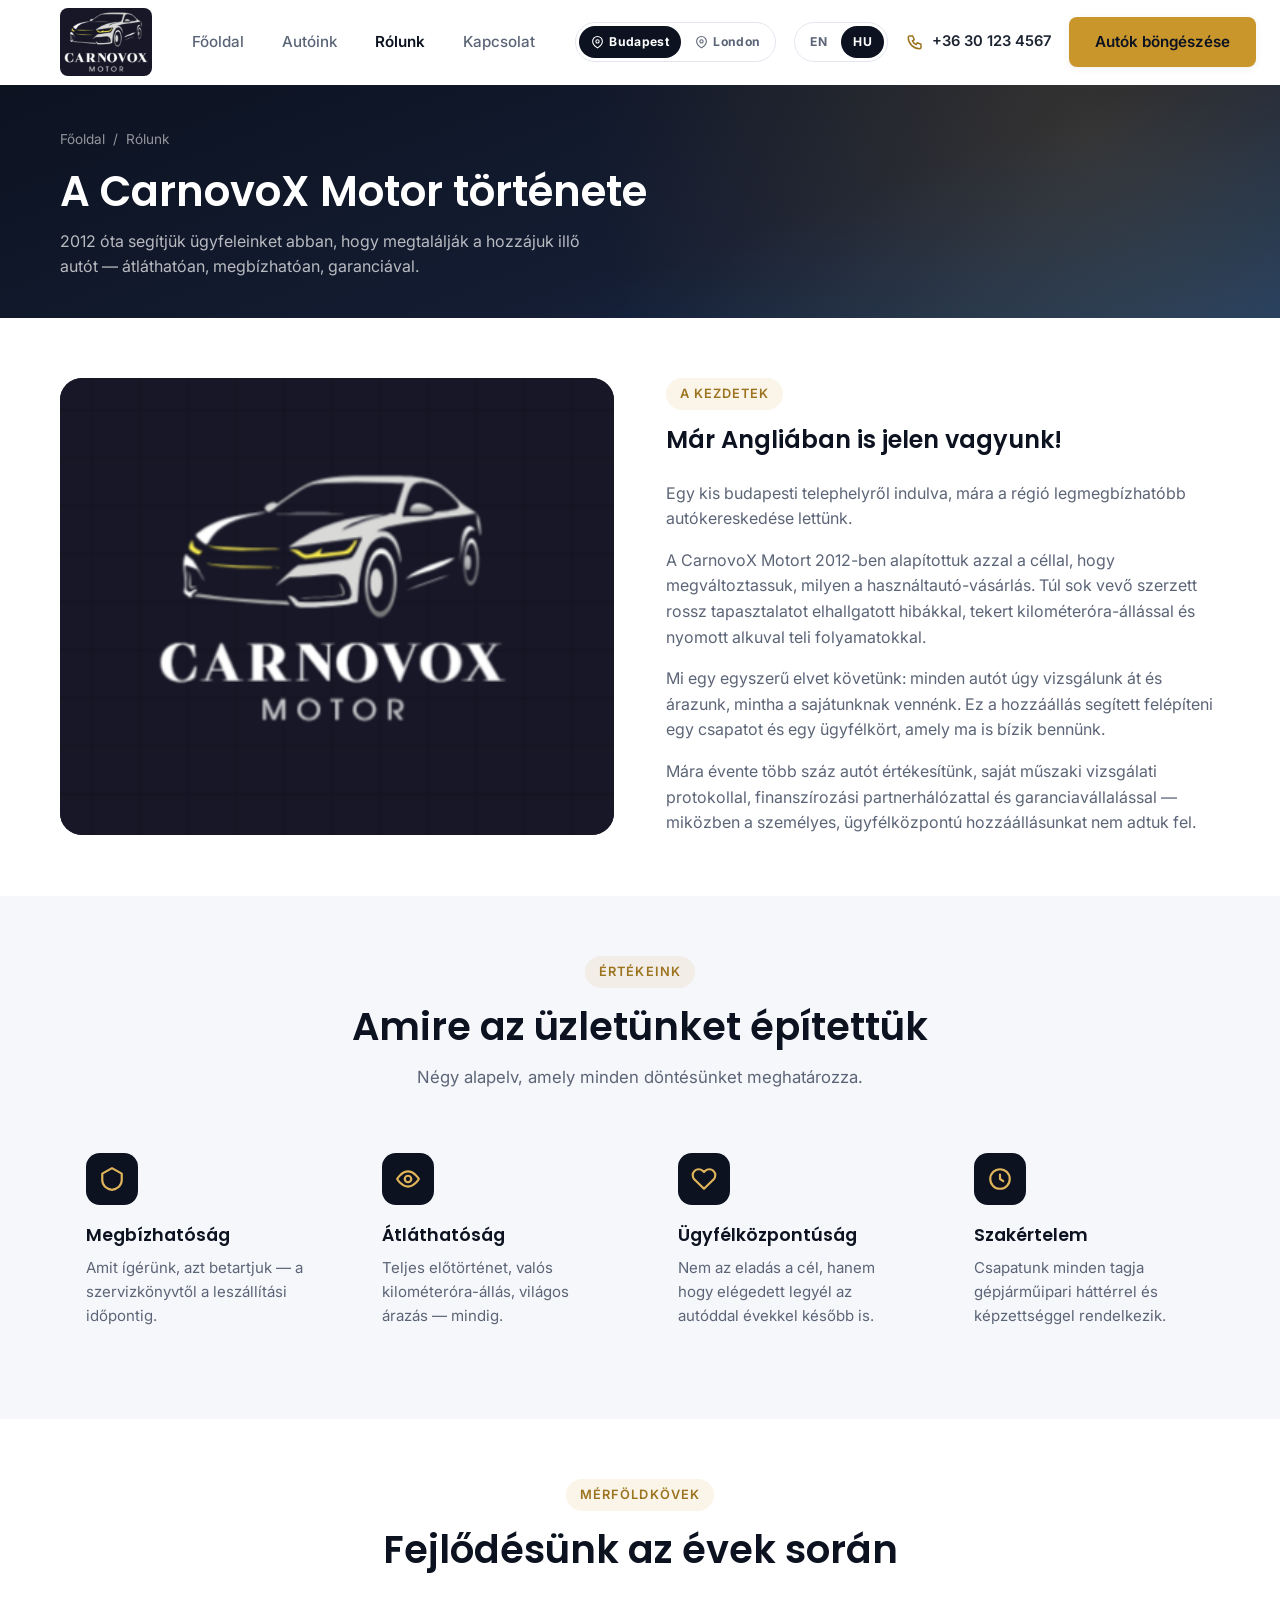
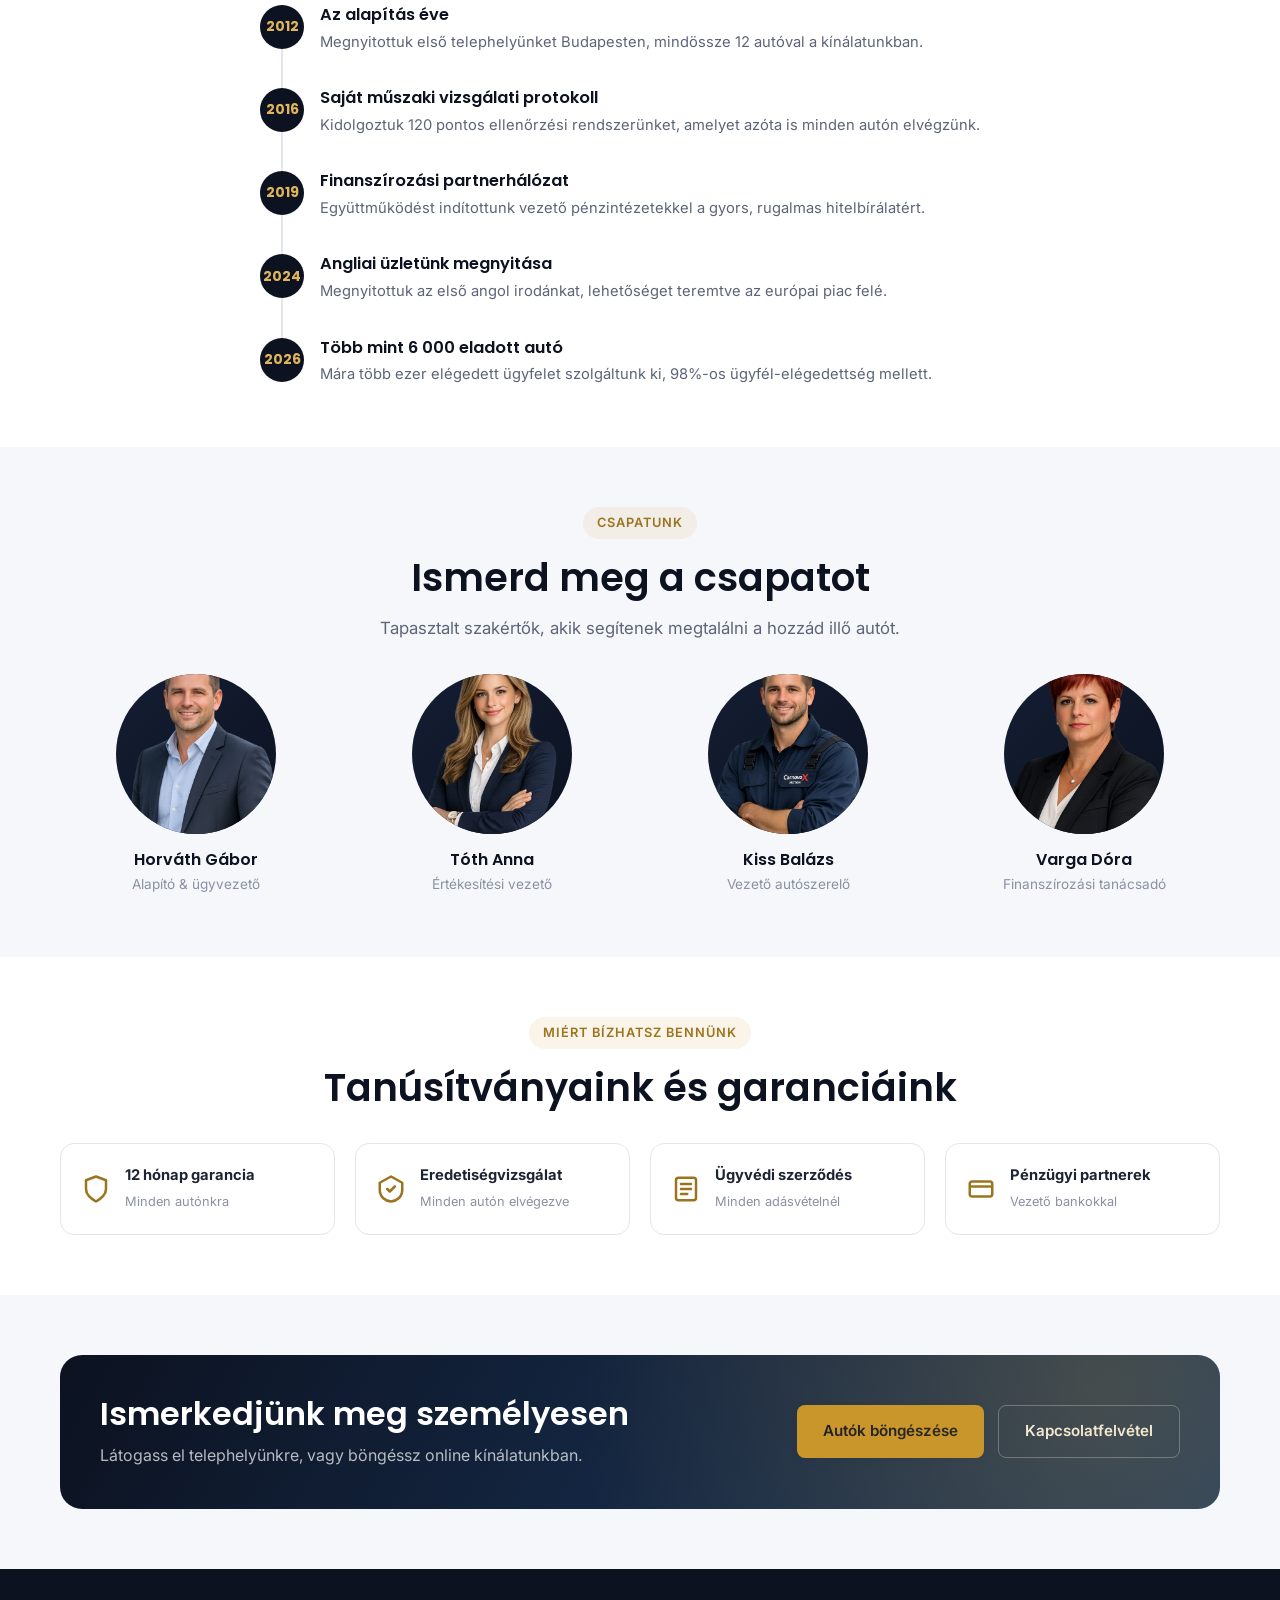
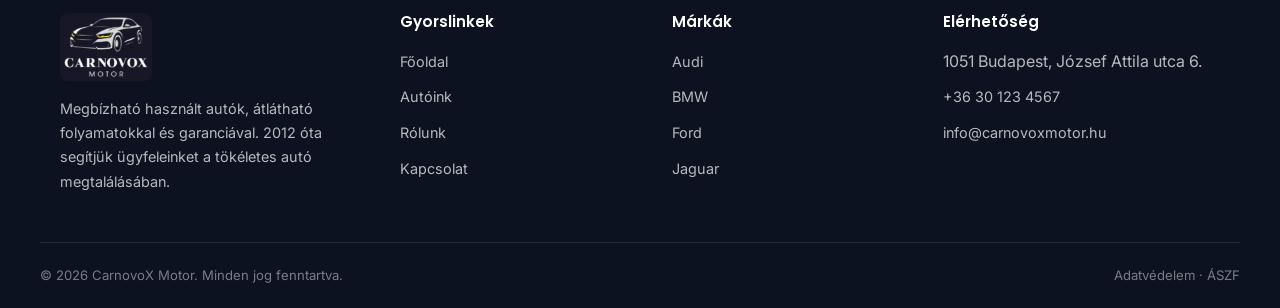
==== commit 539aaf7f: "Update team information and enhance styling; add new team member images and improve price display" ====
--- a/about.html
+++ b/about.html
@@ -136,8 +136,13 @@
         </div>
         <div class="timeline-item reveal">
           <div class="timeline-dot">2024</div>
-          <h3 data-i18n="timeline4_title">1500. eladott autónk</h3>
-          <p data-i18n="timeline4_desc">Mára több ezer elégedett ügyfelet szolgáltunk ki, 98%-os ügyfél-elégedettség mellett.</p>
+          <h3 data-i18n="timeline4_title">Angliai üzletünk megnyitása</h3>
+          <p data-i18n="timeline4_desc">Megnyitottuk az első angol irodánkat, lehetőséget teremtve az európai piac felé.</p>
+        </div>
+        <div class="timeline-item reveal">
+          <div class="timeline-dot">2026</div>
+          <h3 data-i18n="timeline5_title">Több mint 6 000 eladott autó</h3>
+          <p data-i18n="timeline5_desc">Mára több ezer elégedett ügyfelet szolgáltunk ki, 98%-os ügyfél-elégedettség mellett.</p>
         </div>
       </div>
     </div>
@@ -151,28 +156,7 @@
         <h2 data-i18n="team_title">Ismerd meg a csapatot</h2>
         <p data-i18n="team_desc">Tapasztalt szakértők, akik segítenek megtalálni a hozzád illő autót.</p>
       </div>
-      <div class="team-grid">
-        <div class="team-card reveal">
-          <div class="team-photo"><img src="assets/images/team-1.jpg" data-i18n-alt="team1_name" alt="Horváth Gábor" loading="lazy" onerror="this.remove()"></div>
-          <h3 data-i18n="team1_name">Horváth Gábor</h3>
-          <span data-i18n="team1_role">Alapító & ügyvezető</span>
-        </div>
-        <div class="team-card reveal">
-          <div class="team-photo"><img src="assets/images/team-2.jpg" data-i18n-alt="team2_name" alt="Tóth Anna" loading="lazy" onerror="this.remove()"></div>
-          <h3 data-i18n="team2_name">Tóth Anna</h3>
-          <span data-i18n="team2_role">Értékesítési vezető</span>
-        </div>
-        <div class="team-card reveal">
-          <div class="team-photo"><img src="assets/images/team-3.jpg" data-i18n-alt="team3_name" alt="Kiss Balázs" loading="lazy" onerror="this.remove()"></div>
-          <h3 data-i18n="team3_name">Kiss Balázs</h3>
-          <span data-i18n="team3_role">Vezető autószerelő</span>
-        </div>
-        <div class="team-card reveal">
-          <div class="team-photo"><img src="assets/images/team-4.jpg" data-i18n-alt="team4_name" alt="Varga Dóra" loading="lazy" onerror="this.remove()"></div>
-          <h3 data-i18n="team4_name">Varga Dóra</h3>
-          <span data-i18n="team4_role">Finanszírozási tanácsadó</span>
-        </div>
-      </div>
+      <div class="team-grid" id="teamGrid"></div>
     </div>
   </section>
 
--- a/assets/css/style.css
+++ b/assets/css/style.css
@@ -568,6 +568,13 @@
 .car-card-top .car-year { color: var(--c-text-soft); font-size: 0.85rem; font-weight: 500; }
 .car-price { font-family: var(--f-heading); font-weight: 700; font-size: 1.15rem; color: var(--c-dark); white-space: nowrap; }
 .car-price small { display: block; font-family: var(--f-body); font-weight: 500; font-size: 0.7rem; color: var(--c-text-soft); }
+.price-original {
+  color: #d33;
+  text-decoration: line-through;
+  font-size: 0.8em;
+  font-weight: 500;
+  margin-right: 6px;
+}
 
 .car-specs {
   display: grid;
@@ -979,7 +986,7 @@
   aspect-ratio: 1 / 1;
   border-radius: 50%;
   overflow: hidden;
-  width: 120px;
+  width: 160px;
   margin: 0 auto 16px;
   background: linear-gradient(135deg, var(--c-dark-2), var(--c-dark));
 }
@@ -993,7 +1000,15 @@
   background-size: 44%;
   opacity: 0.35;
 }
-.team-photo img { position: absolute; inset: 0; width: 100%; height: 100%; object-fit: cover; z-index: 1; }
+.team-photo img {
+  position: absolute;
+  inset: 0;
+  width: 100%;
+  height: 100%;
+  object-fit: cover;
+  filter: blur(0.4px);
+  z-index: 1;
+}
 .team-card h3 { font-size: 1rem; margin-bottom: 2px; }
 .team-card span { color: var(--c-text-soft); font-size: 0.85rem; }
 
